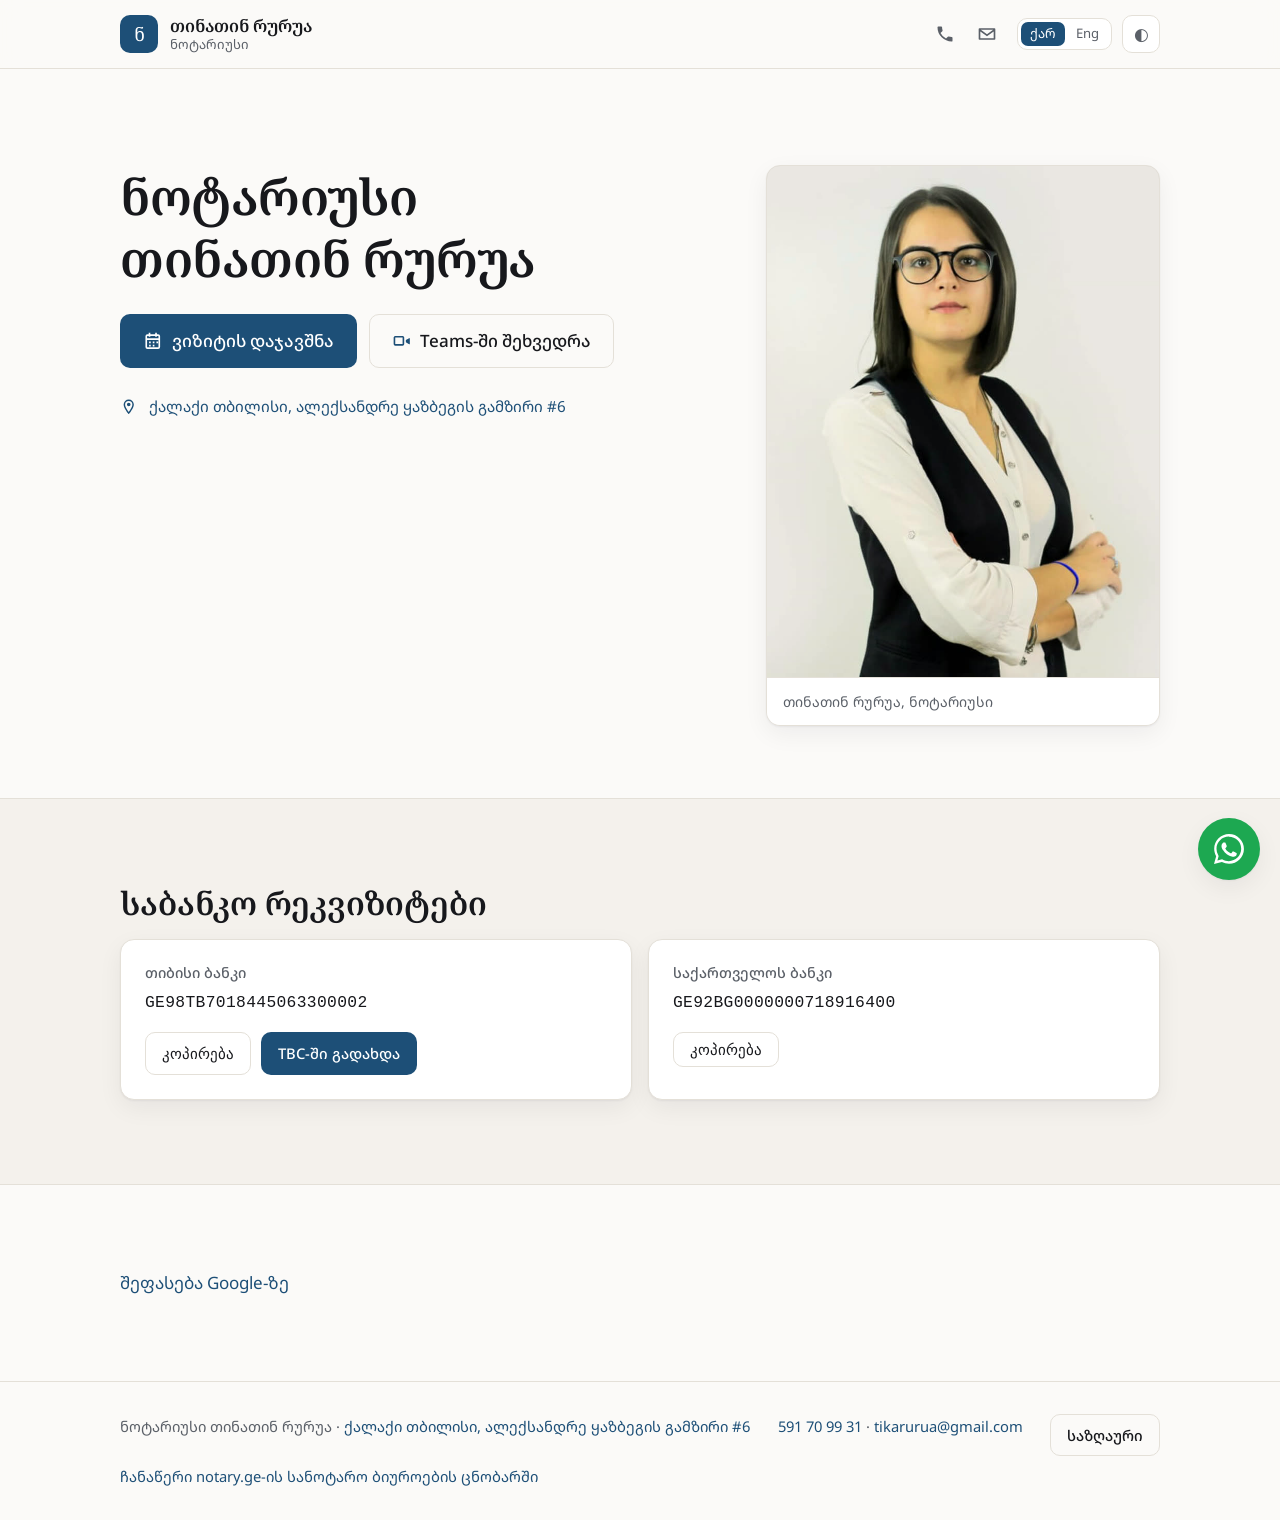
==== index.html @ 6d84a580 "შეფასების ტექსტი მოიხსნა, დარჩა მხოლოდ ბმული წინადადება „თუ მომსახურებით კმაყოფილი დარჩით" მოიხსნა. " ====
<!DOCTYPE html>
<html lang="ka">
<head>
<meta charset="utf-8">
<meta name="viewport" content="width=device-width, initial-scale=1">
<title>ნოტარიუსი თინათინ რურუა | თბილისი</title>
<meta name="description" content="ნოტარიუსი თინათინ რურუა, ქალაქი თბილისი, ალექსანდრე ყაზბეგის გამზირი #6. ხელშეკრულებები, მინდობილობა, ანდერძი და მემკვიდრეობა, ასლების და ხელმოწერის დამოწმება. ტელ: 591 70 99 31.">
<meta name="theme-color" content="#fbfaf8" media="(prefers-color-scheme: light)">
<meta name="theme-color" content="#0f1216" media="(prefers-color-scheme: dark)">
<link rel="canonical" href="https://rurua.ge/">

<!-- ორენოვანი საიტი: ქართული ფესვში, ინგლისური /en/ ქვედირექტორიაში -->
<link rel="alternate" hreflang="ka" href="https://rurua.ge/">
<link rel="alternate" hreflang="en" href="https://rurua.ge/en/">
<link rel="alternate" hreflang="x-default" href="https://rurua.ge/">

<meta property="og:type" content="website">
<meta property="og:locale" content="ka_GE">
<meta property="og:locale:alternate" content="en_US">
<meta property="og:title" content="ნოტარიუსი თინათინ რურუა | თბილისი">
<meta property="og:description" content="სანოტარო მომსახურება თბილისში. ალექსანდრე ყაზბეგის გამზირი #6.">
<meta property="og:url" content="https://rurua.ge/">
<meta property="og:image" content="https://rurua.ge/assets/tinatin-rurua.jpg">

<!-- ქართული შრიფტები: სათაურებისთვის serif, ძირითადი ტექსტისთვის sans -->
<link rel="preconnect" href="https://fonts.googleapis.com">
<link rel="preconnect" href="https://fonts.gstatic.com" crossorigin>
<link href="https://fonts.googleapis.com/css2?family=Noto+Sans+Georgian:wght@400;500;600&family=Noto+Serif+Georgian:wght@500;600&display=swap" rel="stylesheet">

<link rel="stylesheet" href="assets/styles.css">
<link rel="icon" href="assets/favicon.svg" type="image/svg+xml">

<!--
  თემის აღდგენა გვერდის დახატვამდე, რომ ფერები არ აციმციმდეს.
  ნაგულისხმევი მდგომარეობა არის "system": data-theme ატრიბუტი არ იწერება და
  არჩევანს CSS-ის prefers-color-scheme აკეთებს, ანუ ოპერაციული სისტემის თემა.
  data-theme მხოლოდ მაშინ ჩნდება, როცა მომხმარებელმა ხელით აირჩია ნათელი ან ბნელი.
-->
<script>
  (function () {
    try {
      var saved = localStorage.getItem("theme");
      if (saved === "dark" || saved === "light") document.documentElement.dataset.theme = saved;
    } catch (e) { /* localStorage დაბლოკილია, სისტემურ თემაზე ვრჩებით */ }
  })();
</script>

<!-- სტრუქტურირებული მონაცემები საძიებო სისტემებისთვის -->
<script type="application/ld+json">
{
  "@context": "https://schema.org",
  "@type": "Notary",
  "name": "ნოტარიუსი თინათინ რურუა",
  "url": "https://rurua.ge/",
  "image": "https://rurua.ge/assets/tinatin-rurua.jpg",
  "telephone": "+995591709931",
  "email": "tikarurua@gmail.com",
  "areaServed": "თბილისი",
  "availableLanguage": ["ka", "en"],
  "potentialAction": {
    "@type": "ReserveAction",
    "target": {
      "@type": "EntryPoint",
      "urlTemplate": "https://cal.com/rurua/30",
      "actionPlatform": ["http://schema.org/DesktopWebPlatform", "http://schema.org/MobileWebPlatform"]
    }
  },
  "hasMap": "https://www.google.com/maps/place/?cid=2737741856713212816",
  "sameAs": "https://www.notary.ge/geo-3718-sanotaro-biuroebi-notary-61",
  "address": {
    "@type": "PostalAddress",
    "streetAddress": "ალექსანდრე ყაზბეგის გამზირი #6",
    "addressLocality": "ქალაქი თბილისი",
    "addressCountry": "GE"
  }
}
</script>
</head>
<body>

<!--
  WhatsApp-ის ხატულა. ერთხელ იწერება symbol-ად, შემდეგ <use xlink-ით> ხდება ჩასმა,
  ასე ერთი და იგივე path არ მეორდება გვერდზე რამდენჯერმე.
-->
<svg width="0" height="0" style="position:absolute" aria-hidden="true" focusable="false">
  <symbol id="icon-wa" viewBox="0 0 24 24">
    <path fill="currentColor" d="M12.04 2C6.58 2 2.13 6.45 2.13 11.91c0 1.75.46 3.46 1.32 4.96L2 22l5.25-1.38a9.9 9.9 0 0 0 4.79 1.22h.01c5.46 0 9.91-4.45 9.91-9.91 0-2.65-1.03-5.14-2.9-7.01A9.83 9.83 0 0 0 12.04 2Zm0 1.82c2.16 0 4.19.84 5.72 2.37a8.05 8.05 0 0 1 2.37 5.72c0 4.54-3.7 8.23-8.24 8.23-1.48 0-2.93-.4-4.2-1.15l-.3-.18-3.12.82.83-3.04-.19-.31a8.19 8.19 0 0 1-1.25-4.37c0-4.54 3.7-8.24 8.24-8.24Zm-3.5 3.9c-.17 0-.44.06-.67.31-.23.25-.88.86-.88 2.1 0 1.23.9 2.42 1.02 2.58.13.17 1.74 2.79 4.28 3.8 2.11.83 2.54.67 3 .62.46-.04 1.48-.6 1.69-1.19.21-.58.21-1.08.15-1.19-.06-.1-.23-.16-.48-.29-.25-.12-1.48-.73-1.71-.81-.23-.09-.4-.13-.56.12-.17.25-.65.83-.79.99-.15.17-.29.19-.54.06-.25-.12-1.06-.39-2.02-1.25a7.6 7.6 0 0 1-1.4-1.73c-.14-.25-.02-.39.11-.51.12-.13.29-.34.44-.5.14-.17.19-.29.29-.48.1-.19.05-.35-.02-.48-.06-.12-.55-1.35-.75-1.85-.2-.48-.4-.4-.56-.4h-.5Z"/>
  </symbol>
  <symbol id="icon-calc" viewBox="0 0 24 24">
    <path fill="currentColor" d="M6 2h12a2 2 0 0 1 2 2v16a2 2 0 0 1-2 2H6a2 2 0 0 1-2-2V4a2 2 0 0 1 2-2Zm0 2v4h12V4H6Zm0 6v2h2.5v-2H6Zm4.75 0v2h2.5v-2h-2.5ZM15.5 10v2H18v-2h-2.5ZM6 14v2h2.5v-2H6Zm4.75 0v2h2.5v-2h-2.5ZM15.5 14v6H18v-6h-2.5ZM6 18v2h2.5v-2H6Zm4.75 0v2h2.5v-2h-2.5Z"/>
  </symbol>
  <symbol id="icon-booking" viewBox="0 0 24 24">
    <path fill="currentColor" d="M7 2v2H5.5A2.5 2.5 0 0 0 3 6.5v13A2.5 2.5 0 0 0 5.5 22h13a2.5 2.5 0 0 0 2.5-2.5v-13A2.5 2.5 0 0 0 18.5 4H17V2h-2v2H9V2H7Zm-1.5 4H7v1h2V6h6v1h2V6h1.5a.5.5 0 0 1 .5.5V9H5V6.5a.5.5 0 0 1 .5-.5ZM5 11h14v8.5a.5.5 0 0 1-.5.5h-13a.5.5 0 0 1-.5-.5V11Zm2.5 2v2h2v-2h-2Zm4.5 0v2h2v-2h-2Zm4.5 0v2h2v-2h-2Zm-9 4v2h2v-2h-2Zm4.5 0v2h2v-2h-2Z"/>
  </symbol>
  <symbol id="icon-video" viewBox="0 0 24 24">
    <path fill="currentColor" d="M4 6h9a2 2 0 0 1 2 2v8a2 2 0 0 1-2 2H4a2 2 0 0 1-2-2V8a2 2 0 0 1 2-2Zm0 2v8h9V8H4Zm13 3.15 4-2.4a.6.6 0 0 1 .9.52v6.46a.6.6 0 0 1-.9.52l-4-2.4v-2.7Z"/>
  </symbol>
  <symbol id="icon-pin" viewBox="0 0 24 24">
    <path fill="currentColor" d="M12 2a7 7 0 0 0-7 7c0 5.05 6.13 12.28 6.39 12.58a.8.8 0 0 0 1.22 0C12.87 21.28 19 14.05 19 9a7 7 0 0 0-7-7Zm0 2a5 5 0 0 1 5 5c0 3.3-3.4 8.28-5 10.28C10.4 17.28 7 12.3 7 9a5 5 0 0 1 5-5Zm0 2.5A2.5 2.5 0 1 0 12 11.5a2.5 2.5 0 0 0 0-5Z"/>
  </symbol>
  <symbol id="icon-phone" viewBox="0 0 24 24">
    <path fill="currentColor" d="M6.62 10.79a15.05 15.05 0 0 0 6.59 6.59l2.2-2.2a1 1 0 0 1 1.02-.24c1.12.37 2.33.57 3.57.57a1 1 0 0 1 1 1V20a1 1 0 0 1-1 1A17 17 0 0 1 3 4a1 1 0 0 1 1-1h3.5a1 1 0 0 1 1 1c0 1.24.2 2.45.57 3.57a1 1 0 0 1-.25 1.02l-2.2 2.2Z"/>
  </symbol>
  <symbol id="icon-mail" viewBox="0 0 24 24">
    <path fill="currentColor" d="M3 5h18a1 1 0 0 1 1 1v12a1 1 0 0 1-1 1H3a1 1 0 0 1-1-1V6a1 1 0 0 1 1-1Zm1.6 2L12 12.3 19.4 7H4.6ZM4 8.9V17h16V8.9l-8 5.7-8-5.7Z"/>
  </symbol>
</svg>

<a class="skip" href="#hero">გადასვლა შინაარსზე</a>

<header class="site-head">
  <div class="wrap head-inner">
    <a class="brand" href="/">
      <span class="brand-mark" aria-hidden="true">ნ</span>
      <span class="brand-text">
        <strong>თინათინ რურუა</strong>
        <span>ნოტარიუსი</span>
      </span>
    </a>

    <!--
      ჰედერი ნავიგაციაა და არა ღილაკების რიგი: ტელეფონისა და ელფოსტის ხატულები
      უჩარჩოოდ, ბმულის ფერით, პლუს ტექსტური ბმული გადახდაზე. თავად ნომერი და
      ელფოსტა ტექსტად ფუტერშია, ჰეროში კი მხოლოდ ჯავშანი და შეხვედრა რჩება.
    -->
    <nav class="head-nav">
      <a class="nav-icon" href="tel:+995591709931" aria-label="დარეკვა: 591 70 99 31" title="591 70 99 31">
        <svg class="ico" aria-hidden="true"><use href="#icon-phone"></use></svg>
      </a>
      <a class="nav-icon" href="mailto:tikarurua@gmail.com?subject=%E1%83%99%E1%83%98%E1%83%97%E1%83%AE%E1%83%95%E1%83%90%20%E1%83%A1%E1%83%90%E1%83%98%E1%83%A2%E1%83%98%E1%83%93%E1%83%90%E1%83%9C%20rurua.ge" aria-label="ელფოსტა: tikarurua@gmail.com" title="tikarurua@gmail.com">
        <svg class="ico" aria-hidden="true"><use href="#icon-mail"></use></svg>
      </a>
    </nav>

    <div class="head-actions">
      <!-- ენის გადამრთველი: ორივე ვერსია ცალკე გვერდია -->
      <p class="lang" aria-label="ენა">
        <span aria-current="true">ქარ</span>
        <a href="en/" lang="en">Eng</a>
      </p>
      <!-- თემის გადამრთველი: სისტემური, ნათელი, ბნელი -->
      <button id="theme-toggle" class="theme-btn" type="button" title="თემა">
        <span class="theme-icon" aria-hidden="true"></span>
        <span class="sr-only">თემის შეცვლა</span>
      </button>
    </div>
  </div>
</header>

<main>

  <section id="hero" class="hero">
    <div class="wrap hero-inner">
      <div class="hero-copy">
        <h1>ნოტარიუსი<br>თინათინ რურუა</h1>
        <div class="hero-btns">
          <!-- ჯავშნა cal.com-ზე, მთავარი მოქმედება: კლიენტი დროს თავად ირჩევს -->
          <a class="btn btn-primary btn-cal" href="https://cal.com/rurua/30" target="_blank" rel="noopener">
            <svg class="ico" aria-hidden="true"><use href="#icon-booking"></use></svg>
            ვიზიტის დაჯავშნა
          </a>
          <!-- ონლაინ შეხვედრა: ბმული მუდმივია, დრო წინასწარ უნდა შეთანხმდეს -->
          <a class="btn btn-ghost btn-video" href="https://teams.live.com/meet/9314861154325?p=OCizyPDEhzYcypQcMn" target="_blank" rel="noopener">
            <svg class="ico" aria-hidden="true"><use href="#icon-video"></use></svg>
            Teams-ში შეხვედრა
          </a>
        </div>

        <!-- მისამართის ტექსტი თავად არის რუკის ბმული, ცალკე ღილაკი ზედმეტი იყო -->
        <p class="hero-addr">
          <svg class="ico" aria-hidden="true"><use href="#icon-pin"></use></svg>
          <span><a href="https://www.google.com/maps/place/?cid=2737741856713212816" target="_blank" rel="noopener">ქალაქი თბილისი, ალექსანდრე ყაზბეგის გამზირი #6</a></span>
        </p>

      </div>

      <!--
        ფოტოს პანელს მუდმივად ღია ტონი აქვს ორივე თემაზე, რადგან სურათის ფონი თეთრია.
        img-ზე multiply რეჟიმი სურათის თეთრ ფონს პანელის ფერში ხსნის.
      -->
      <figure class="portrait">
        <img src="assets/tinatin-rurua.jpg"
             srcset="assets/tinatin-rurua.jpg 760w, assets/tinatin-rurua@2x.jpg 1120w"
             sizes="(max-width: 860px) 80vw, 360px"
             width="760" height="993"
             alt="ნოტარიუსი თინათინ რურუა">
        <figcaption>თინათინ რურუა, ნოტარიუსი</figcaption>
      </figure>
    </div>
  </section>


  <section id="payment" class="section section-alt" data-pay>
    <div class="wrap">
      <h2 class="section-title">საბანკო რეკვიზიტები</h2>
      <div class="pay-grid">
        <div class="card pay-card" data-pay-iban="GE98TB7018445063300002" data-pay-holder="თინათინ რურუა">
          <h3>თიბისი ბანკი</h3>
          <p class="pay-iban">GE98TB7018445063300002</p>
          <p class="pay-actions">
            <button type="button" class="btn btn-ghost btn-sm" data-pay-copy>კოპირება</button>
            <a class="btn btn-primary btn-sm" data-pay-link-base="https://tbconline.ge/MB/TT/GE98TB7018445063300002" href="https://tbconline.ge/MB/TT/GE98TB7018445063300002" target="_blank" rel="noopener">TBC-ში გადახდა</a>
          </p>
        </div>

        <div class="card pay-card" data-pay-iban="GE92BG0000000718916400" data-pay-holder="თინათინ რურუა">
          <h3>საქართველოს ბანკი</h3>
          <p class="pay-iban">GE92BG0000000718916400</p>
          <p class="pay-actions">
            <button type="button" class="btn btn-ghost btn-sm" data-pay-copy>კოპირება</button>
          </p>
        </div>
      </div>
    </div>
  </section>

  <!--
    Google-ის შეფასება მხოლოდ ბმულია. სათაური, აღწერა და ღილაკი მოიხსნა: ეს არც
    სექციის ღირსი თემაა და არც მოქმედება, რომელსაც გვერდზე ხმა უნდა ჰქონდეს.
    ბმულის ბოლოს !12e1 პირდაპირ შეფასების ფორმას ხსნის და არა მხოლოდ ბარათს.
  -->
  <section id="review" class="section">
    <div class="wrap">
      <p class="review-note">
        <a href="https://www.google.com/maps/place//data=!4m3!3m2!1s0x404473003c50f1db:0x25fe69b6a81c0390!12e1" target="_blank" rel="noopener">შეფასება Google-ზე</a>
      </p>
    </div>
  </section>

</main>

<footer class="site-foot">
  <div class="wrap foot-inner">
    <p>ნოტარიუსი თინათინ რურუა &middot; <a href="https://www.google.com/maps/place/?cid=2737741856713212816" target="_blank" rel="noopener">ქალაქი თბილისი, ალექსანდრე ყაზბეგის გამზირი #6</a></p>
    <!-- ნომერი და ელფოსტა ტექსტად: ჰეროში მხოლოდ ხატულებია -->
    <p><a href="tel:+995591709931">591 70 99 31</a> &middot; <a href="mailto:tikarurua@gmail.com">tikarurua@gmail.com</a></p>
    <!-- საზღაურის გვერდი ფუტერშია: ჰედერიდან მოიხსნა, გვერდზე ცალკე ბლოკიც აღარაა -->
    <p><a class="btn btn-ghost btn-sm" href="tarifi/">საზღაური</a></p>
    <!-- ჩანაწერი ნოტარიუსთა პალატის სანოტარო ბიუროების ცნობარში -->
    <p class="foot-reg">
      <a href="https://www.notary.ge/geo-3718-sanotaro-biuroebi-filter&amp;region_id=&amp;full_name=%E1%83%97%E1%83%98%E1%83%9C%E1%83%90%E1%83%97%E1%83%98%E1%83%9C+%E1%83%A0%E1%83%A3%E1%83%A0%E1%83%A3%E1%83%90"
         target="_blank" rel="noopener">ჩანაწერი notary.ge-ის სანოტარო ბიუროების ცნობარში</a>
    </p>
  </div>
</footer>

<!--
  WhatsApp მცურავი ღილაკი მარჯვნივ ქვემოთ, ჩატის ჩვეულ ადგილას. მესიჯს საიტის
  მითითება თავიდანვე ერთვის, ასე მაშინვე ჩანს, საიდან მოვიდა.
-->
<a class="wa-float" href="https://wa.me/995591709931?text=%E1%83%92%E1%83%90%E1%83%9B%E1%83%90%E1%83%A0%E1%83%AF%E1%83%9D%E1%83%91%E1%83%90%21%20%E1%83%92%E1%83%AC%E1%83%94%E1%83%A0%E1%83%97%20%E1%83%A1%E1%83%90%E1%83%98%E1%83%A2%E1%83%98%E1%83%93%E1%83%90%E1%83%9C%20rurua.ge.%20%E1%83%9B%E1%83%90%E1%83%98%E1%83%9C%E1%83%A2%E1%83%94%E1%83%A0%E1%83%94%E1%83%A1%E1%83%94%E1%83%91%E1%83%A1%20%E1%83%A1%E1%83%90%E1%83%9C%E1%83%9D%E1%83%A2%E1%83%90%E1%83%A0%E1%83%9D%20%E1%83%9B%E1%83%9D%E1%83%9B%E1%83%A1%E1%83%90%E1%83%AE%E1%83%A3%E1%83%A0%E1%83%94%E1%83%91%E1%83%90%3A%20" target="_blank" rel="noopener" aria-label="WhatsApp-ზე მოწერა" title="WhatsApp">
  <svg aria-hidden="true"><use href="#icon-wa"></use></svg>
</a>

<script src="assets/theme.js"></script>
<script src="assets/pay.js"></script>
</body>
</html>
---- assets/styles.css ----
/*
  rurua.ge, ნოტარიუსი თინათინ რურუა.

  ფერების ლოგიკა სამ მდგომარეობაზეა გათვლილი:
    1. :root                            ნათელი პალიტრა, ნაგულისხმევი
    2. prefers-color-scheme: dark       სისტემური ბნელი, თუ მომხმარებელს ხელით
                                        არ აურჩევია ნათელი (:not([data-theme="light"]))
    3. :root[data-theme="dark"]         ხელით არჩეული ბნელი, სისტემის მიუხედავად
  ამიტომ არც ერთი ცვლადი არ არის მხოლოდ media ბლოკში განსაზღვრული.
*/

:root {
  --bg:        #fbfaf8;
  --bg-alt:    #f4f1ec;
  --surface:   #ffffff;
  --text:      #17181c;
  --muted:     #5b6068;
  --border:    #e4e0d8;
  --accent:    #1d4f77;
  --accent-ink:#ffffff;
  --accent-soft:#e8f0f7;
  --shadow:    0 1px 2px rgba(16, 24, 40, .05), 0 8px 24px rgba(16, 24, 40, .06);
  --wa:        #1da851;
  --wa-soft:   #eaf7ee;
  --star:      #c9891b;
  --star-soft: #fdf3e2;

  --sans: "Noto Sans Georgian", "BPG Nino Mtavruli", system-ui, -apple-system, "Segoe UI", sans-serif;
  --serif: "Noto Serif Georgian", "Noto Sans Georgian", Georgia, serif;

  --wrap: 1080px;
  --radius: 14px;

  color-scheme: light;
}

@media (prefers-color-scheme: dark) {
  :root:not([data-theme="light"]) {
    --bg:        #0f1216;
    --bg-alt:    #14181e;
    --surface:   #171b22;
    --text:      #e9ebee;
    --muted:     #9ba2ac;
    --border:    #262d36;
    --accent:    #8bbde3;
    --accent-ink:#0f1216;
    --accent-soft:#1b2733;
    --shadow:    0 1px 2px rgba(0, 0, 0, .4), 0 10px 30px rgba(0, 0, 0, .35);
    --wa:        #3ddc7f;
    --wa-soft:   #16261d;
    --star:      #f0b429;
    --star-soft: #2a2113;

    color-scheme: dark;
  }
}

:root[data-theme="dark"] {
  --bg:        #0f1216;
  --bg-alt:    #14181e;
  --surface:   #171b22;
  --text:      #e9ebee;
  --muted:     #9ba2ac;
  --border:    #262d36;
  --accent:    #8bbde3;
  --accent-ink:#0f1216;
  --accent-soft:#1b2733;
  --shadow:    0 1px 2px rgba(0, 0, 0, .4), 0 10px 30px rgba(0, 0, 0, .35);
  --wa:        #3ddc7f;
  --wa-soft:   #16261d;
  --star:      #f0b429;
  --star-soft: #2a2113;

  color-scheme: dark;
}

* { box-sizing: border-box; }

html { scroll-behavior: smooth; }

body {
  margin: 0;
  background: var(--bg);
  color: var(--text);
  font-family: var(--sans);
  font-size: 17px;
  line-height: 1.65;
  -webkit-font-smoothing: antialiased;
}

h1, h2, h3 { font-family: var(--serif); line-height: 1.25; font-weight: 600; margin: 0 0 .5em; }
h1 { font-size: clamp(2rem, 5vw, 3.1rem); letter-spacing: -.01em; }
h2 { font-size: 1.35rem; }
h3 { font-size: 1.05rem; }
p { margin: 0 0 1em; }
a { color: var(--accent); text-decoration: none; }
a:hover { text-decoration: underline; }

:focus-visible {
  outline: 2px solid var(--accent);
  outline-offset: 3px;
  border-radius: 4px;
}

.wrap { width: 100%; max-width: var(--wrap); margin: 0 auto; padding: 0 20px; }

/*
  grid-ის ელემენტების min-width ნაგულისხმევად auto-ა, ანუ min-content-ზე ვიწრო ვერ
  ხდებიან. ერთი გრძელი nowrap ღილაკიც კი მთელ სვეტს აფართოებდა და ვიწრო ეკრანზე
  ჰორიზონტალურ სქროლს იწვევდა. აქ ეს ბლოკავს.
*/
.hero-inner > *, .two-col > *, .calc-list > *, .contact-grid > *, .grid > * { min-width: 0; }

.sr-only {
  position: absolute; width: 1px; height: 1px;
  padding: 0; margin: -1px; overflow: hidden;
  clip: rect(0 0 0 0); white-space: nowrap; border: 0;
}

/* კლავიატურით ნავიგაციისთვის, ჩნდება მხოლოდ ფოკუსზე */
.skip {
  position: absolute; left: -9999px; top: 8px;
  background: var(--surface); color: var(--text);
  padding: 10px 14px; border: 1px solid var(--border); border-radius: 8px;
  z-index: 20;
}
.skip:focus { left: 12px; }

/* ---------- ჰედერი ---------- */

.site-head {
  position: sticky; top: 0; z-index: 10;
  background: var(--bg);
  background: color-mix(in srgb, var(--bg) 88%, transparent);
  backdrop-filter: blur(10px);
  border-bottom: 1px solid var(--border);
}

.head-inner {
  display: flex; align-items: center; gap: 20px;
  min-height: 68px;
}

.brand { display: flex; align-items: center; gap: 12px; margin-right: auto; color: var(--text); }
.brand:hover { text-decoration: none; }

.brand-mark {
  display: grid; place-items: center;
  width: 38px; height: 38px; flex: 0 0 38px;
  border-radius: 10px;
  background: var(--accent); color: var(--accent-ink);
  font-family: var(--serif); font-size: 1.15rem;
}

.brand-text { display: flex; flex-direction: column; line-height: 1.25; }
.brand-text strong { font-family: var(--serif); font-weight: 600; }
.brand-text span { color: var(--muted); font-size: .82rem; }

.head-nav { display: flex; gap: 22px; }
.head-nav a { color: var(--muted); font-size: .95rem; }
.head-nav a:hover { color: var(--text); text-decoration: none; }

/*
  ტელეფონისა და ელფოსტის ხატულები ნავიგაციაში. ჩარჩო არ აქვთ, რომ ბმულებად და არა
  ღილაკებად წაიკითხებოდეს. სახელი aria-label-შია, თავად ნომერი და ელფოსტა ფუტერში.
*/
.head-nav .nav-icon { display: inline-flex; align-items: center; }
.head-nav .nav-icon .ico { width: 20px; height: 20px; }

.head-actions { display: flex; align-items: center; gap: 10px; }

/* ენის გადამრთველი: მიმდინარე ენა span-ია, მეორე კი ბმული */
.lang {
  display: flex; align-items: center; gap: 2px;
  margin: 0; padding: 3px;
  background: var(--surface);
  border: 1px solid var(--border); border-radius: 10px;
  font-size: .82rem;
}
.lang > * { padding: 4px 9px; border-radius: 7px; line-height: 1.2; }
.lang > span { background: var(--accent); color: var(--accent-ink); }
.lang > a { color: var(--muted); }
.lang > a:hover { color: var(--text); text-decoration: none; background: var(--bg-alt); }

.theme-btn {
  width: 38px; height: 38px;
  display: grid; place-items: center;
  background: var(--surface); color: var(--muted);
  border: 1px solid var(--border); border-radius: 10px;
  cursor: pointer;
}
.theme-btn:hover { color: var(--text); }

/* ხატულა იცვლება მიმდინარე მდგომარეობის მიხედვით, JS მხოლოდ ატრიბუტს ცვლის */
.theme-icon::before { content: "◐"; font-size: 1.05rem; }
:root[data-theme="light"] .theme-icon::before { content: "☀"; }
:root[data-theme="dark"] .theme-icon::before { content: "☾"; }

/* ---------- ღილაკები ---------- */

.btn {
  display: inline-block;
  padding: 12px 22px;
  border-radius: 10px;
  font-weight: 500;
  border: 1px solid transparent;
  white-space: nowrap;
}
.btn:hover { text-decoration: none; }
.btn-sm { padding: 8px 16px; font-size: .92rem; }
.btn-primary { background: var(--accent); color: var(--accent-ink); }

/* ჯავშნის ღილაკი: მთავარი ღილაკი ხატულით, ამიტომ flex და შუაზე გასწორება */
.btn-cal { display: inline-flex; align-items: center; gap: 9px; }
.btn-primary:hover { filter: brightness(1.08); }
.btn-ghost { background: transparent; color: var(--text); border-color: var(--border); }
.btn-ghost:hover { background: var(--bg-alt); }

/*
  WhatsApp-ის ღილაკი. ბრენდის მწვანე მხოლოდ ხატულაზეა, ღილაკი კი გარემოს პალიტრას
  მიჰყვება. თეთრი ტექსტი მწვანე ფონზე კონტრასტს ვერ იძლევა, ამიტომ ფონი არ იღებება.
*/
.btn-wa { display: inline-flex; align-items: center; gap: 9px;
  background: transparent; color: var(--text); border-color: var(--border); }
.btn-wa:hover { background: var(--wa-soft); border-color: var(--wa); }
.btn-wa .ico { color: var(--wa); }

.ico { width: 1.15em; height: 1.15em; flex: 0 0 auto; }

/* შეფასების ღილაკი, იგივე ლოგიკა რაც WhatsApp-ისას: ფერი მხოლოდ ხატულაზე */
.btn-star { display: inline-flex; align-items: center; gap: 9px;
  background: transparent; color: var(--text); border-color: var(--border); }
.btn-star:hover { background: var(--star-soft); border-color: var(--star); }
.btn-star .ico { color: var(--star); }

/* ---------- ჰერო ---------- */

.hero { padding: clamp(48px, 8vw, 96px) 0 clamp(40px, 6vw, 72px); }

.hero-inner {
  display: grid;
  grid-template-columns: 1.5fr 1fr;
  gap: clamp(28px, 5vw, 56px);
  align-items: start;
}

.eyebrow {
  color: var(--muted);
  font-size: .85rem; letter-spacing: .06em; text-transform: uppercase;
  margin-bottom: 1em;
}

.lede { font-size: 1.1rem; color: var(--muted); max-width: 46ch; }

.hero-btns { display: flex; flex-wrap: wrap; gap: 12px; margin-top: 28px; }
/* როცა სათაურის ქვემოთ აღწერა არ არის, ღილაკები უფრო ახლოს დგება */
.hero-copy h1 + .hero-btns { margin-top: 18px; }

.card {
  background: var(--surface);
  border: 1px solid var(--border);
  border-radius: var(--radius);
  padding: 24px;
  box-shadow: var(--shadow);
}

.addr { font-size: 1.05rem; }

/* მისამართის რიგი: ქინძისთავი, ტექსტი და რუკის ღილაკი ერთ ხაზზე */
.hero-addr {
  display: flex; flex-wrap: wrap; align-items: center; gap: 8px 12px;
  margin-top: 26px;
  color: var(--muted); font-size: .95rem;
}
.hero-addr .ico { color: var(--accent); }

.hero-addr span { flex: 0 1 auto; }

/*
  პორტრეტი. სურათის ფონი თეთრია, ამიტომ პანელს ორივე თემაზე მუდმივი ღია ტონი აქვს
  (--photo-panel) და img multiply რეჟიმში ერევა, რომ კიდეები არ მოიჭრას.
*/
.portrait {
  --photo-panel: #f3f0eb;
  margin: 0;
  background: var(--photo-panel);
  border: 1px solid var(--border);
  border-radius: var(--radius);
  box-shadow: var(--shadow);
  overflow: hidden;
}

.portrait img {
  display: block;
  width: 100%;
  height: auto;
  mix-blend-mode: multiply;
}

.portrait figcaption {
  padding: 12px 16px;
  background: var(--surface);
  border-top: 1px solid var(--border);
  color: var(--muted);
  font-size: .88rem;
}

/*
  საზღაურის კალკულატორის დიდი ღილაკი ჰეროში. ერთი ბლოკია სამი ნაწილით:
  ხატულა, ორსტრიქონიანი ტექსტი და ისარი, რომელიც ჩვენებას აძლევს, რომ გარე გვერდზე გადავდივართ.
*/
.cta-calc {
  display: flex; align-items: center; gap: 16px;
  margin-top: 26px;
  padding: 18px 22px;
  max-width: 520px;
  background: var(--accent-soft);
  border: 1px solid var(--accent);
  border-radius: var(--radius);
  color: var(--text);
}
.cta-calc:hover { text-decoration: none; background: var(--surface); box-shadow: var(--shadow); }

/* ცალკე სექციაში ბლოკს ჰეროს ზედა შველი აღარ სჭირდება, სათაური და ლიდი უკვე ჰყოფს */
.cta-calc-block { margin-top: 6px; }

.cta-calc-ico { width: 30px; height: 30px; flex: 0 0 30px; color: var(--accent); }

.cta-calc-text { display: flex; flex-direction: column; line-height: 1.35; margin-right: auto; }
.cta-calc-text strong { font-family: var(--serif); font-size: 1.15rem; font-weight: 600; }
.cta-calc-text span { color: var(--muted); font-size: .88rem; }

.cta-calc-arrow { color: var(--accent); font-size: 1.3rem; }
.cta-calc:hover .cta-calc-arrow { transform: translateX(3px); }
.cta-calc-arrow { transition: transform .15s ease; }

@media (prefers-reduced-motion: reduce) {
  .cta-calc-arrow { transition: none; }
}

/* ---------- სექციები ---------- */

.section { padding: clamp(48px, 7vw, 84px) 0; }
.section-alt { background: var(--bg-alt); border-top: 1px solid var(--border); border-bottom: 1px solid var(--border); }

.section-title { font-size: clamp(1.5rem, 3vw, 2rem); }
.section-sub { color: var(--muted); margin-bottom: 32px; }

/* Google-ის შეფასების ერთხაზიანი შენიშვნა: სათაურის გარეშე დგას */
.review-note { color: var(--muted); margin: 0; }

.grid {
  list-style: none; margin: 0; padding: 0;
  display: grid;
  grid-template-columns: repeat(auto-fill, minmax(min(260px, 100%), 1fr));
  gap: 16px;
}

.svc h3 { margin-bottom: .4em; }
.svc p { color: var(--muted); font-size: .96rem; margin: 0; }

.note {
  margin-top: 28px;
  padding: 16px 20px;
  background: var(--accent-soft);
  border-radius: var(--radius);
  color: var(--text);
  font-size: .96rem;
}

.two-col {
  display: grid;
  grid-template-columns: 1.2fr 1fr;
  gap: clamp(28px, 5vw, 56px);
  align-items: start;
}

.ticks { list-style: none; margin: 0; padding: 0; }
.ticks li {
  position: relative;
  padding: 0 0 14px 28px;
  color: var(--muted);
}
.ticks li::before {
  content: "✓";
  position: absolute; left: 0; top: 0;
  color: var(--accent);
}

/* ოთხი ბარათი ორ სვეტში ჯდება, ერთ რიგში ოთხივე ძალიან ვიწრო გამოდიოდა */
.contact-grid {
  display: grid;
  grid-template-columns: repeat(2, 1fr);
  gap: 16px;
  margin-top: 24px;
}
.contact-grid h3 { color: var(--muted); font-family: var(--sans); font-weight: 500; font-size: .9rem; }
.contact-grid p { margin: 0; }
.contact-grid .card p:not(.addr) { color: var(--muted); font-size: .96rem; }

/* ---------- გადახდა ---------- */

.pay-amount { display: grid; gap: 5px; max-width: 220px; margin-bottom: 22px; }
.pay-amount span { color: var(--muted); font-size: .88rem; }
.pay-amount input {
  padding: 10px 12px;
  font: inherit; font-variant-numeric: tabular-nums;
  color: var(--text); background: var(--surface);
  border: 1px solid var(--border); border-radius: 9px;
}

.pay-grid {
  display: grid;
  grid-template-columns: repeat(auto-fit, minmax(min(300px, 100%), 1fr));
  gap: 16px;
}
.pay-grid > * { min-width: 0; }

.pay-card h3 { color: var(--muted); font-family: var(--sans); font-weight: 500; font-size: .9rem; }

/* ანგარიშის ნომერი: მონოსფეისი და თანაბარი ციფრები, რომ წაკითხვა და შედარება გაადვილდეს */
.pay-iban {
  font-family: ui-monospace, SFMono-Regular, Menlo, Consolas, monospace;
  font-size: 1.02rem;
  letter-spacing: .02em;
  word-break: break-all;
  margin: 0 0 16px;
}

.pay-actions { display: flex; flex-wrap: wrap; gap: 10px; margin: 0; }
.pay-hint, .pay-note { color: var(--muted); font-size: .88rem; }
.pay-hint { margin: 14px 0 0; }
.pay-note { margin: 22px 0 0; max-width: 60ch; }

/* ---------- კალკულატორი ---------- */

/* კომპაქტური სათაური: მხოლოდ h1, ქვედა დაშორების გარეშე */
.calc-head { padding: clamp(28px, 4vw, 48px) 0 0; }
.calc-head h1 { margin-bottom: 0; }

/* კალკულატორების ბლოკი სათაურს მჭიდროდ მიჰყვება */
#calc.section { padding-top: clamp(22px, 3vw, 32px); }

/* განმარტებების სია გვერდის ბოლოს */
.calc-info .ticks li { padding-bottom: 12px; }

/*
  დოკუმენტისთვის განკუთვნილი ტექსტი. ბარათის სიგანეზეა და ცალკე ფონით გამოყოფილი,
  რომ ეტყობოდეს: ეს ასლისთვისაა და არა კითხვისთვის.
*/
.calc-textbox {
  margin-top: 18px;
  padding-top: 16px;
  border-top: 1px solid var(--border);
}
.calc-textbox-label { margin: 0 0 8px; color: var(--muted); font-size: .82rem; text-transform: uppercase; letter-spacing: .05em; }
.calc-text {
  margin: 0 0 12px;
  padding: 12px 14px;
  background: var(--bg-alt);
  border-radius: 9px;
  font-size: .9rem;
  line-height: 1.6;
  max-height: 190px;
  overflow-y: auto;
}
.calc-textbox-actions { margin: 0; }
.calc-textbox-hint { margin: 10px 0 0; color: var(--muted); font-size: .82rem; }

.calc-list {
  display: grid;
  /* min() იცავს ვიწრო ეკრანს: 340px მხოლოდ მაშინ, თუ ადგილი ნამდვილად არის */
  grid-template-columns: repeat(auto-fit, minmax(min(340px, 100%), 1fr));
  gap: 16px;
  align-items: start;
}

.calc { padding: 20px; }
.calc h2 { font-size: 1.1rem; margin-bottom: 14px; }

/* ველების რიგი: წარწერა ზემოთ, ველი ქვემოთ */
.calc-fields { display: grid; gap: 10px; margin-bottom: 14px; }
.calc-fields label { display: grid; gap: 5px; }
.calc-fields span { color: var(--muted); font-size: .88rem; }

.calc input[type="number"] {
  width: 100%;
  padding: 10px 12px;
  font: inherit;
  font-variant-numeric: tabular-nums;
  color: var(--text);
  background: var(--bg);
  border: 1px solid var(--border);
  border-radius: 9px;
}
.calc input[type="number"]:disabled { opacity: .45; }

/* რადიო ჯგუფი ერთ ხაზზე, ბოლოში კი „სხვა" ველი */
.calc-modes {
  display: flex; flex-wrap: wrap; align-items: center; gap: 6px 14px;
  margin: 0 0 14px; padding: 10px 12px;
  border: 1px solid var(--border); border-radius: 9px;
}
.calc-modes legend { padding: 0 6px; color: var(--muted); font-size: .82rem; }
.calc-modes label { display: inline-flex; align-items: center; gap: 6px; font-size: .95rem; }
.calc-modes input[type="number"] { width: 92px; padding: 6px 9px; }

.calc-vat {
  display: inline-flex; align-items: center; gap: 8px;
  margin-bottom: 14px;
  color: var(--muted); font-size: .95rem;
}

/* შედეგების ცხრილი */
.calc-out { width: 100%; border-collapse: collapse; }
.calc-out th, .calc-out td { padding: 8px 0; text-align: left; font-weight: 400; }
.calc-out th { color: var(--muted); font-size: .92rem; }
.calc-out td { text-align: right; font-variant-numeric: tabular-nums; }
.calc-out tr + tr th, .calc-out tr + tr td { border-top: 1px solid var(--border); }

.calc-total th, .calc-total td {
  padding-top: 12px;
  font-family: var(--serif); font-size: 1.15rem; font-weight: 600;
  color: var(--text);
}
.calc-total th, .calc-total td { border-top: 2px solid var(--border) !important; }

.calc-note {
  margin: 0 0 16px;
  padding: 12px 14px;
  background: var(--accent-soft);
  border-radius: 9px;
  font-size: .92rem;
}


/* ---------- ფუტერი ---------- */


.visit-online { color: var(--muted); font-size: .95rem; margin: 18px 0 12px; }

/* ონლაინ შეხვედრის ღილაკი, იმავე პრინციპით: ფერი მხოლოდ ხატულაზე */
.btn-video { display: inline-flex; align-items: center; gap: 9px; }
.btn-video .ico { color: var(--accent); }

.muted-note { color: var(--muted); font-size: .9rem; margin: 0; }

.site-foot {
  border-top: 1px solid var(--border);
  padding: 32px 0;
  color: var(--muted);
  font-size: .92rem;
}
.foot-inner { display: flex; flex-wrap: wrap; gap: 8px 24px; justify-content: space-between; }
.foot-inner p { margin: 0; }
.foot-reg { flex-basis: 100%; }

/*
  WhatsApp მცურავი ღილაკი. მარჯვნივ ქვემოთ ეკიდება, ანუ ჩატის ჩვეულ ადგილას, და
  გვერდის გრაგნილს არ მიჰყვება. ბრენდის მწვანე ფონი, თეთრი ხატულა.
*/
.wa-float {
  position: fixed; right: 20px; bottom: 20px; z-index: 20;
  display: inline-flex; align-items: center; justify-content: center;
  width: 62px; height: 62px; border-radius: 50%;
  background: var(--wa); color: #fff;
  box-shadow: var(--shadow);
}
.wa-float:hover { filter: brightness(1.06); }
/* ლოგო შესამჩნევად დიდია, წრის დიამეტრის დაახლოებით ნახევარზე მეტი */
.wa-float svg { width: 36px; height: 36px; }

/* ---------- მობილური ---------- */

@media (max-width: 860px) {
  .hero-inner, .two-col, .contact-grid { grid-template-columns: 1fr; }

  /*
    ნავიგაცია აღარ იმალება, რადგან კონტაქტი მასშია. ვიწროდ ბრენდისა და ენის ქვემოთ,
    მთელ სიგანეზე ეშვება.
  */
  .head-inner { flex-wrap: wrap; }
  .head-nav { order: 3; flex-basis: 100%; flex-wrap: wrap; gap: 8px 16px; padding-bottom: 4px; }
}

/*
  ვიწრო ეკრანზე ჰედერი 375px-ში ვერ ჯდებოდა: ბრენდი, ენა, ჯავშნის ღილაკი და თემა
  ჯამში 79 პიქსელით გადიოდა. ჯავშნა ხატულად რჩება, წარწერა იმალება, ბრენდის
  ქვესათაური და ენის პილიც იკუმშება.
*/
@media (max-width: 620px) {
  .head-inner { gap: 10px; min-height: 60px; }
  .head-actions { gap: 8px; }

  .brand-text span { display: none; }
  .brand-text strong { font-size: .95rem; }

  .lang { font-size: .78rem; padding: 2px; }
  .lang > * { padding: 3px 7px; }

  /* გრძელი წარწერა ვიწრო ეკრანზე ეშლება, nowrap მხოლოდ ფართო ეკრანს სჭირდება */
  .btn { white-space: normal; }
}

/* ძალიან ვიწრო ეკრანზე ბრენდის სახელიც იმალება, ნიშანი რჩება */
@media (max-width: 390px) {
  .brand-text { display: none; }
}

@media (prefers-reduced-motion: reduce) {
  html { scroll-behavior: auto; }
}

/* ---------------------------------------------------------------
   საზღაურის გვერდი: სრული სიის ბლოკი და ცნობარის ცხრილები.
   ფერები იმავე ცვლადებიდან მოდის, ამიტომ ორივე თემაზე მუშაობს.
   --------------------------------------------------------------- */

.calc select {
  width: 100%;
  padding: 9px 10px;
  font: inherit;
  color: var(--text);
  background: var(--bg);
  border: 1px solid var(--border);
  border-radius: 9px;
}

/* არჩეულ მოქმედებაზე მიბმული შენიშვნა: ფიქსირებული ფასი თუ შეთანხმებით დადგენადი */
.calc-pick-note {
  margin: 14px 0 0;
  padding: 10px 12px;
  border: 1px solid var(--border);
  border-radius: 9px;
  background: var(--bg);
  color: var(--muted);
  font-size: .9rem;
}

.calc-pick-note[data-kind="agreed"] {
  border-color: var(--star);
  background: var(--star-soft);
  color: var(--text);
}

.tariff-wrap {
  overflow-x: auto;
  border: 1px solid var(--border);
  border-radius: var(--radius);
  background: var(--surface);
}

.tariff-wrap + .tariff-h3 { margin-top: 30px; }

.tariff-table { width: 100%; border-collapse: collapse; font-size: .94rem; }

.tariff-table th,
.tariff-table td {
  padding: 10px 12px;
  text-align: left;
  vertical-align: top;
  font-weight: 400;
  border-bottom: 1px solid var(--border);
}

.tariff-table thead th {
  background: var(--bg-alt);
  color: var(--muted);
  font-size: .8rem;
  text-transform: uppercase;
  letter-spacing: .05em;
  white-space: nowrap;
}

.tariff-table tbody tr:last-child td,
.tariff-table tbody tr:last-child th { border-bottom: 0; }

.tariff-table td.num { font-variant-numeric: tabular-nums; }
.tariff-table td.art,
.tariff-table th.art { white-space: nowrap; color: var(--accent); font-variant-numeric: tabular-nums; }
.tariff-note { display: block; margin-top: 4px; color: var(--muted); font-size: .85rem; }

.tariff-h3 { margin: 0 0 10px; font-size: 1rem; }
.tariff-after { margin: 16px 0 0; color: var(--muted); font-size: .9rem; }

.docs-list { margin: 12px 0 0; padding-left: 18px; display: grid; gap: 8px; }
.docs-list li { color: var(--muted); }
.docs-list a { overflow-wrap: anywhere; }
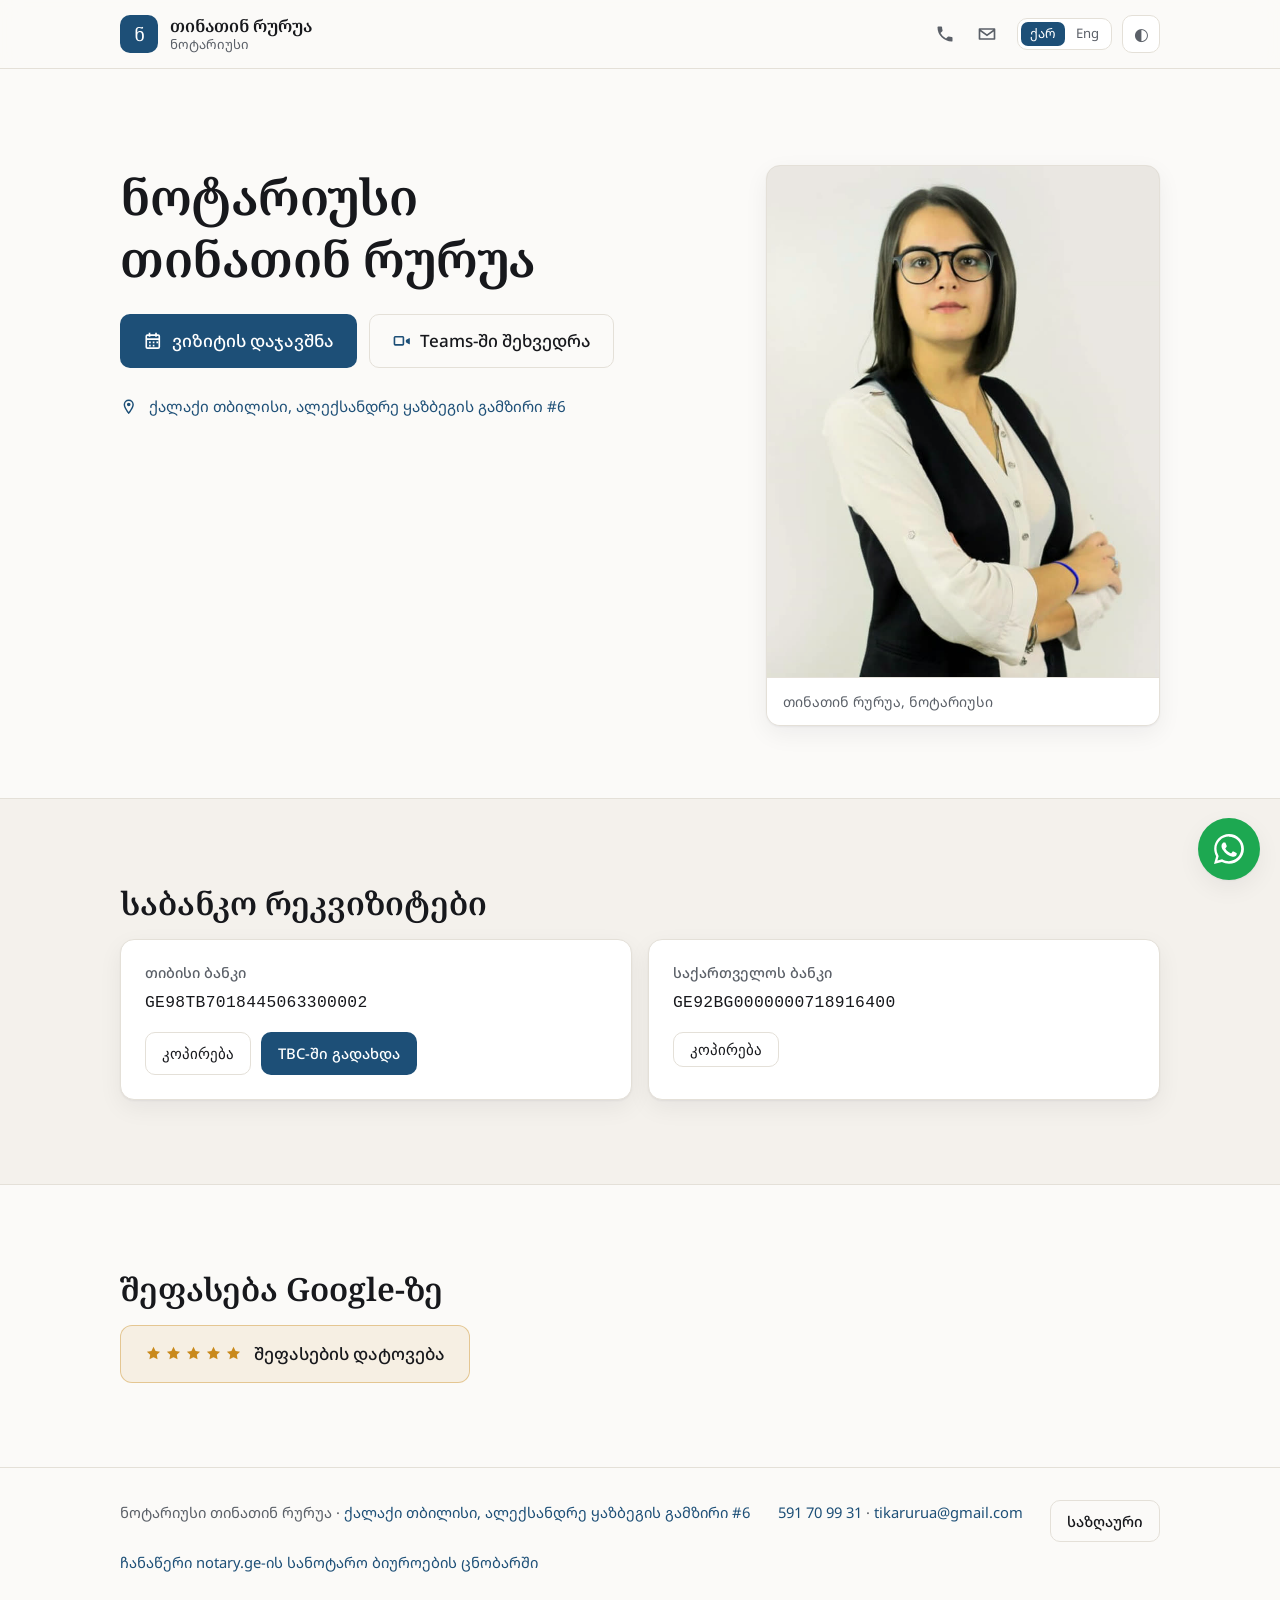
==== commit 9aaed412: "შეფასების სექციას სათაური და ვარსკვლავიანი ღილაკი დაუბრუნდა სათაური „შეფასება Google-ზე" დაბრუნდა, ღ" ====
--- a/index.html
+++ b/index.html
@@ -86,6 +86,9 @@
   <symbol id="icon-wa" viewBox="0 0 24 24">
     <path fill="currentColor" d="M12.04 2C6.58 2 2.13 6.45 2.13 11.91c0 1.75.46 3.46 1.32 4.96L2 22l5.25-1.38a9.9 9.9 0 0 0 4.79 1.22h.01c5.46 0 9.91-4.45 9.91-9.91 0-2.65-1.03-5.14-2.9-7.01A9.83 9.83 0 0 0 12.04 2Zm0 1.82c2.16 0 4.19.84 5.72 2.37a8.05 8.05 0 0 1 2.37 5.72c0 4.54-3.7 8.23-8.24 8.23-1.48 0-2.93-.4-4.2-1.15l-.3-.18-3.12.82.83-3.04-.19-.31a8.19 8.19 0 0 1-1.25-4.37c0-4.54 3.7-8.24 8.24-8.24Zm-3.5 3.9c-.17 0-.44.06-.67.31-.23.25-.88.86-.88 2.1 0 1.23.9 2.42 1.02 2.58.13.17 1.74 2.79 4.28 3.8 2.11.83 2.54.67 3 .62.46-.04 1.48-.6 1.69-1.19.21-.58.21-1.08.15-1.19-.06-.1-.23-.16-.48-.29-.25-.12-1.48-.73-1.71-.81-.23-.09-.4-.13-.56.12-.17.25-.65.83-.79.99-.15.17-.29.19-.54.06-.25-.12-1.06-.39-2.02-1.25a7.6 7.6 0 0 1-1.4-1.73c-.14-.25-.02-.39.11-.51.12-.13.29-.34.44-.5.14-.17.19-.29.29-.48.1-.19.05-.35-.02-.48-.06-.12-.55-1.35-.75-1.85-.2-.48-.4-.4-.56-.4h-.5Z"/>
   </symbol>
+  <symbol id="icon-star" viewBox="0 0 24 24">
+    <path fill="currentColor" d="M12 2.6l2.87 5.82 6.43.94-4.65 4.53 1.1 6.4L12 17.27l-5.75 3.02 1.1-6.4L2.7 9.36l6.43-.94L12 2.6Z"/>
+  </symbol>
   <symbol id="icon-calc" viewBox="0 0 24 24">
     <path fill="currentColor" d="M6 2h12a2 2 0 0 1 2 2v16a2 2 0 0 1-2 2H6a2 2 0 0 1-2-2V4a2 2 0 0 1 2-2Zm0 2v4h12V4H6Zm0 6v2h2.5v-2H6Zm4.75 0v2h2.5v-2h-2.5ZM15.5 10v2H18v-2h-2.5ZM6 14v2h2.5v-2H6Zm4.75 0v2h2.5v-2h-2.5ZM15.5 14v6H18v-6h-2.5ZM6 18v2h2.5v-2H6Zm4.75 0v2h2.5v-2h-2.5Z"/>
   </symbol>
@@ -215,15 +218,23 @@
   </section>
 
   <!--
-    Google-ის შეფასება მხოლოდ ბმულია. სათაური, აღწერა და ღილაკი მოიხსნა: ეს არც
-    სექციის ღირსი თემაა და არც მოქმედება, რომელსაც გვერდზე ხმა უნდა ჰქონდეს.
+    Google-ის შეფასება. სათაური და ღილაკი დაბრუნდა, აღწერის გარეშე: ხუთი ვარსკვლავი
+    თავად ამბობს რაზეა საქმე. ვარსკვლავები დეკორაციაა, ამიტომ aria-hidden.
     ბმულის ბოლოს !12e1 პირდაპირ შეფასების ფორმას ხსნის და არა მხოლოდ ბარათს.
   -->
   <section id="review" class="section">
     <div class="wrap">
-      <p class="review-note">
-        <a href="https://www.google.com/maps/place//data=!4m3!3m2!1s0x404473003c50f1db:0x25fe69b6a81c0390!12e1" target="_blank" rel="noopener">შეფასება Google-ზე</a>
-      </p>
+      <h2 class="section-title">შეფასება Google-ზე</h2>
+      <a class="btn-review" href="https://www.google.com/maps/place//data=!4m3!3m2!1s0x404473003c50f1db:0x25fe69b6a81c0390!12e1" target="_blank" rel="noopener">
+        <span class="review-stars" aria-hidden="true">
+          <svg class="ico"><use href="#icon-star"></use></svg>
+          <svg class="ico"><use href="#icon-star"></use></svg>
+          <svg class="ico"><use href="#icon-star"></use></svg>
+          <svg class="ico"><use href="#icon-star"></use></svg>
+          <svg class="ico"><use href="#icon-star"></use></svg>
+        </span>
+        შეფასების დატოვება
+      </a>
     </div>
   </section>
 
--- a/assets/styles.css
+++ b/assets/styles.css
@@ -336,6 +336,8 @@
 
 @media (prefers-reduced-motion: reduce) {
   .cta-calc-arrow { transition: none; }
+  .btn-review { transition: none; }
+  .btn-review:hover { transform: none; }
 }
 
 /* ---------- სექციები ---------- */
@@ -346,8 +348,29 @@
 .section-title { font-size: clamp(1.5rem, 3vw, 2rem); }
 .section-sub { color: var(--muted); margin-bottom: 32px; }
 
-/* Google-ის შეფასების ერთხაზიანი შენიშვნა: სათაურის გარეშე დგას */
-.review-note { color: var(--muted); margin: 0; }
+/*
+  შეფასების ღილაკი. ხუთი ოქროსფერი ვარსკვლავი წარწერის წინ დგას, ღილაკი კი ვარსკვლავის
+  ფერიდან აღებული ჩარჩოთი და ფონით გამოირჩევა. კურსორის ქვეშ ოდნავ ზევით იწევს.
+  color-mix გამჭვირვალობას იღებს, ანუ ერთი წესი ორივე თემას ჯდება.
+*/
+.btn-review {
+  display: inline-flex; align-items: center; gap: 12px;
+  padding: 14px 24px;
+  border-radius: 12px;
+  border: 1px solid color-mix(in srgb, var(--star) 40%, transparent);
+  background: color-mix(in srgb, var(--star) 9%, transparent);
+  color: var(--text); font-weight: 500;
+  transition: transform .15s ease, box-shadow .15s ease, background .15s ease;
+}
+.btn-review:hover {
+  text-decoration: none;
+  background: color-mix(in srgb, var(--star) 16%, transparent);
+  border-color: var(--star);
+  transform: translateY(-1px);
+  box-shadow: var(--shadow);
+}
+.review-stars { display: inline-flex; gap: 3px; color: var(--star); }
+.review-stars .ico { width: 17px; height: 17px; }
 
 .grid {
   list-style: none; margin: 0; padding: 0;
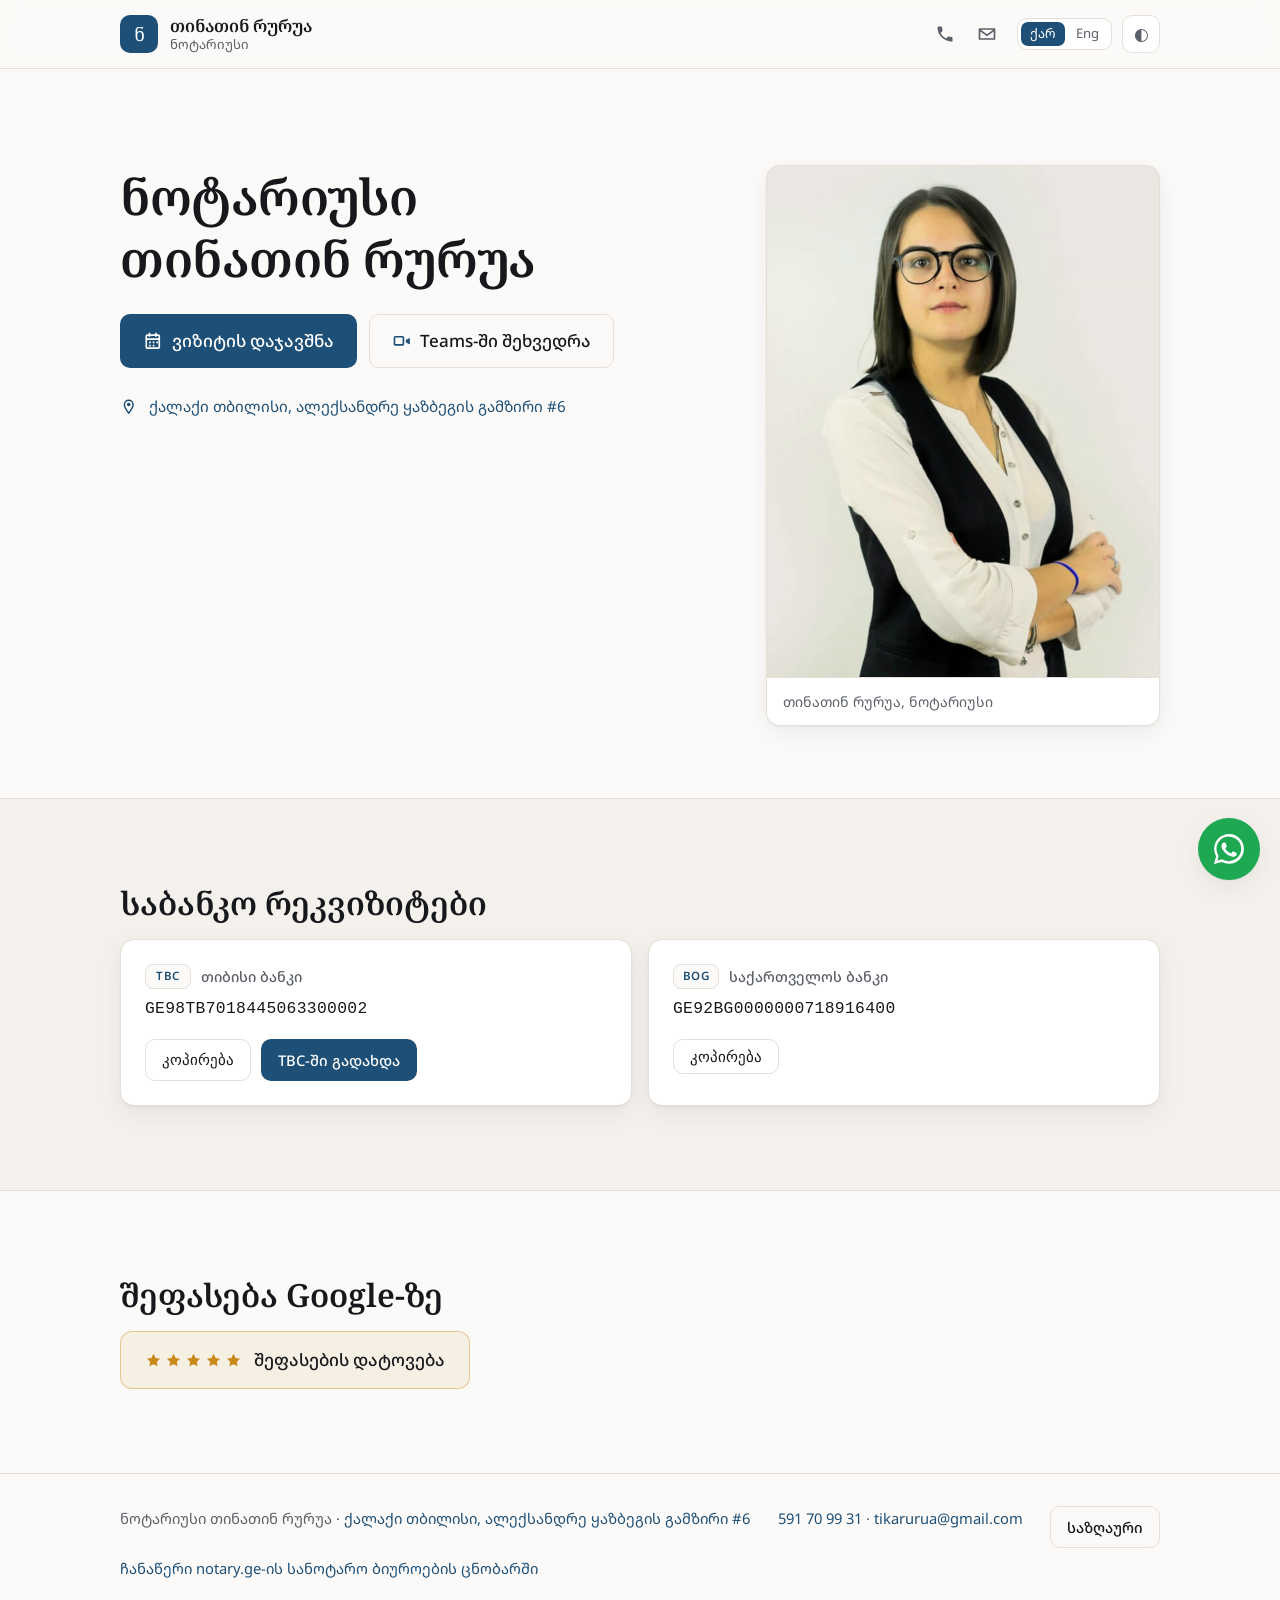
==== commit bb94fe2d: "ანგარიშის ბარათებს ბანკის ნიშანი დაემატა TBC-ისა და BOG-ის ნიშნები ბანკის სახელის წინ დგას, ორივე ენ" ====
--- a/index.html
+++ b/index.html
@@ -198,7 +198,7 @@
       <h2 class="section-title">საბანკო რეკვიზიტები</h2>
       <div class="pay-grid">
         <div class="card pay-card" data-pay-iban="GE98TB7018445063300002" data-pay-holder="თინათინ რურუა">
-          <h3>თიბისი ბანკი</h3>
+          <h3><span class="bank-mark" aria-hidden="true">TBC</span>თიბისი ბანკი</h3>
           <p class="pay-iban">GE98TB7018445063300002</p>
           <p class="pay-actions">
             <button type="button" class="btn btn-ghost btn-sm" data-pay-copy>კოპირება</button>
@@ -207,7 +207,7 @@
         </div>
 
         <div class="card pay-card" data-pay-iban="GE92BG0000000718916400" data-pay-holder="თინათინ რურუა">
-          <h3>საქართველოს ბანკი</h3>
+          <h3><span class="bank-mark" aria-hidden="true">BOG</span>საქართველოს ბანკი</h3>
           <p class="pay-iban">GE92BG0000000718916400</p>
           <p class="pay-actions">
             <button type="button" class="btn btn-ghost btn-sm" data-pay-copy>კოპირება</button>
--- a/assets/styles.css
+++ b/assets/styles.css
@@ -439,7 +439,24 @@
 }
 .pay-grid > * { min-width: 0; }
 
-.pay-card h3 { color: var(--muted); font-family: var(--sans); font-weight: 500; font-size: .9rem; }
+.pay-card h3 {
+  display: flex; align-items: center; gap: 10px;
+  color: var(--muted); font-family: var(--sans); font-weight: 500; font-size: .9rem;
+}
+
+/*
+  ბანკის ნიშანი ანგარიშის ბარათზე. ეს ბანკის ლოგო არ არის, არამედ ინიციალები საიტის
+  პალიტრაში: ოფიციალურ ლოგოს მეხსიერებით ვერ დავხატავ და სავაჭრო ნიშანიც სხვისია.
+  aria-hidden, რადგან ბანკის სახელი გვერდით წერია და ორჯერ წაკითხვას აზრი არ აქვს.
+*/
+.bank-mark {
+  display: inline-flex; align-items: center; justify-content: center;
+  min-width: 46px; padding: 4px 8px;
+  border: 1px solid var(--border); border-radius: 8px;
+  background: var(--bg);
+  color: var(--accent);
+  font-size: .72rem; font-weight: 600; letter-spacing: .05em;
+}
 
 /* ანგარიშის ნომერი: მონოსფეისი და თანაბარი ციფრები, რომ წაკითხვა და შედარება გაადვილდეს */
 .pay-iban {
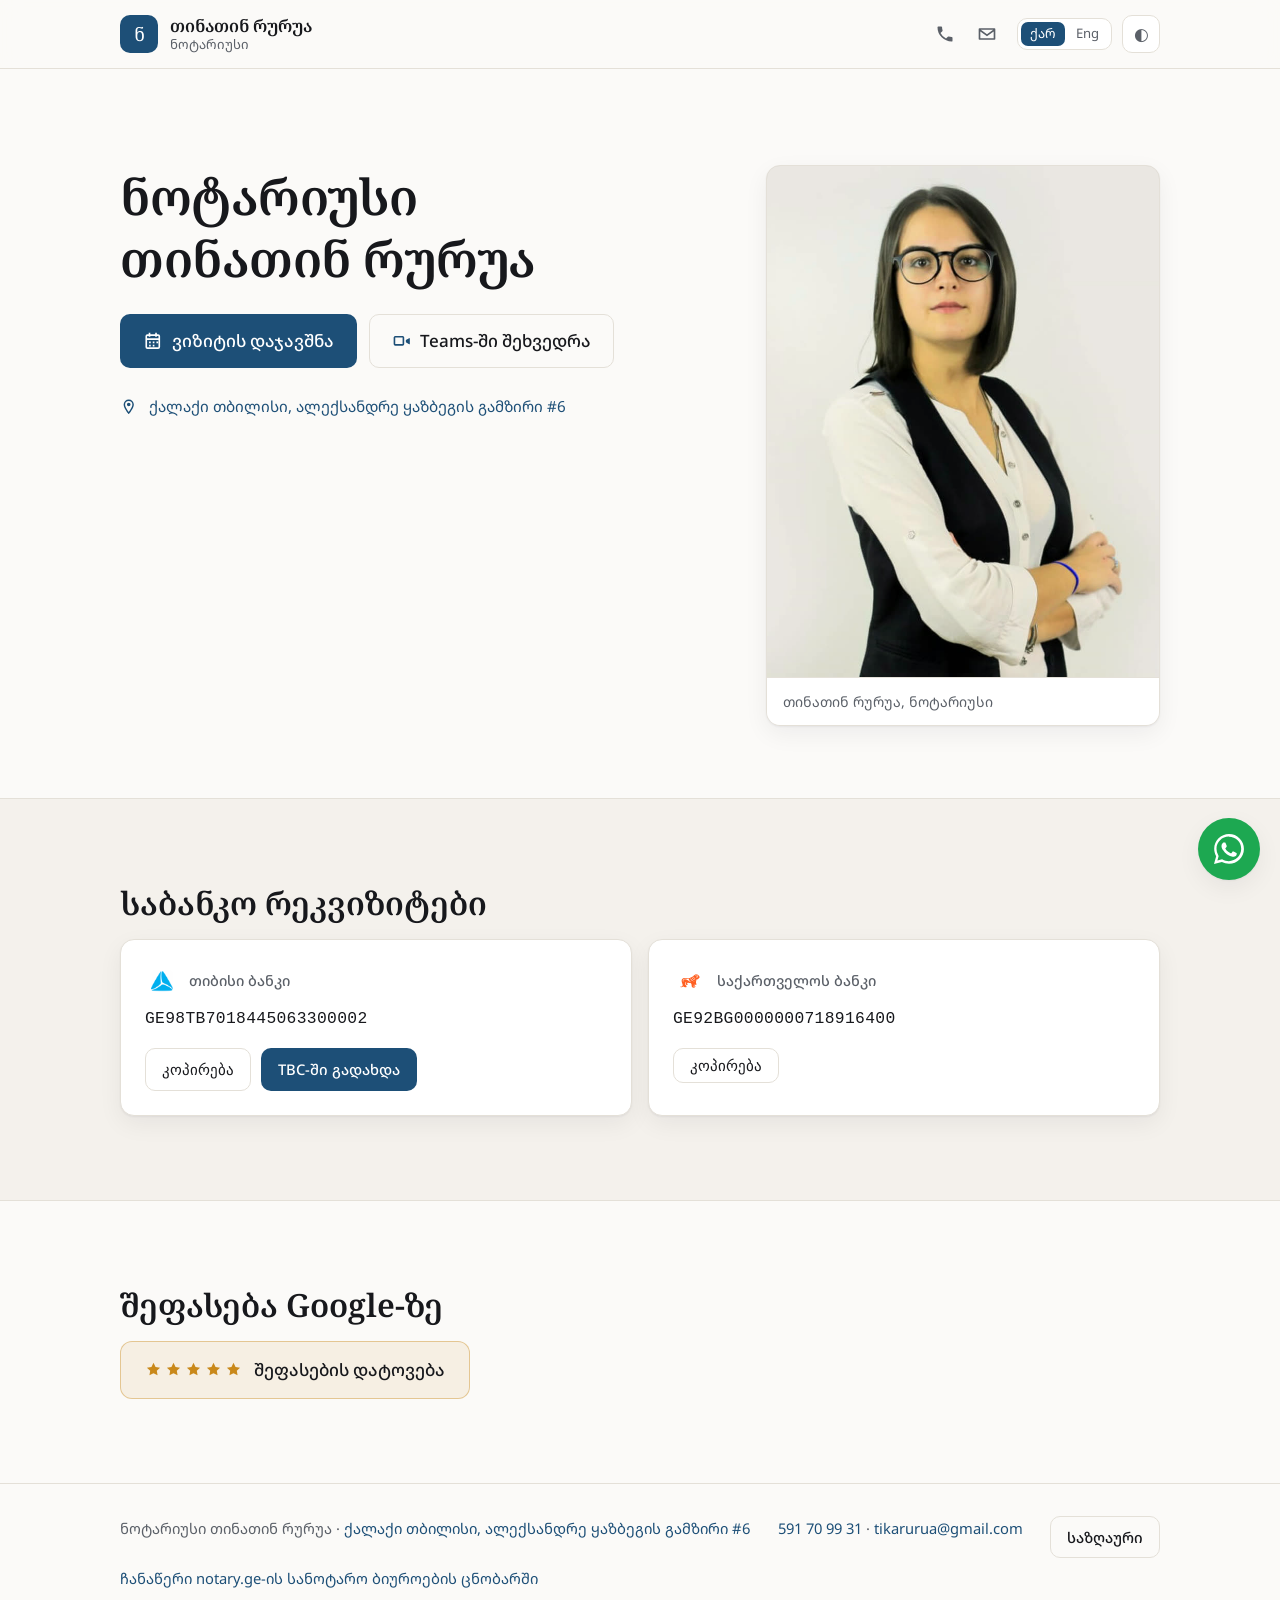
==== commit 4b7566be: "ინიციალების ნაცვლად ბანკების ნამდვილი ლოგოები ბარათებზე TBC-ისა და BOG-ის ლოგოებია და აღარ ინიციალებ" ====
--- a/index.html
+++ b/index.html
@@ -198,7 +198,7 @@
       <h2 class="section-title">საბანკო რეკვიზიტები</h2>
       <div class="pay-grid">
         <div class="card pay-card" data-pay-iban="GE98TB7018445063300002" data-pay-holder="თინათინ რურუა">
-          <h3><span class="bank-mark" aria-hidden="true">TBC</span>თიბისი ბანკი</h3>
+          <h3><img class="bank-logo" src="assets/bank-tbc.png" alt="" width="34" height="34">თიბისი ბანკი</h3>
           <p class="pay-iban">GE98TB7018445063300002</p>
           <p class="pay-actions">
             <button type="button" class="btn btn-ghost btn-sm" data-pay-copy>კოპირება</button>
@@ -207,7 +207,7 @@
         </div>
 
         <div class="card pay-card" data-pay-iban="GE92BG0000000718916400" data-pay-holder="თინათინ რურუა">
-          <h3><span class="bank-mark" aria-hidden="true">BOG</span>საქართველოს ბანკი</h3>
+          <h3><img class="bank-logo" src="assets/bank-bog.svg" alt="" width="34" height="34">საქართველოს ბანკი</h3>
           <p class="pay-iban">GE92BG0000000718916400</p>
           <p class="pay-actions">
             <button type="button" class="btn btn-ghost btn-sm" data-pay-copy>კოპირება</button>
--- a/assets/styles.css
+++ b/assets/styles.css
@@ -445,17 +445,17 @@
 }
 
 /*
-  ბანკის ნიშანი ანგარიშის ბარათზე. ეს ბანკის ლოგო არ არის, არამედ ინიციალები საიტის
-  პალიტრაში: ოფიციალურ ლოგოს მეხსიერებით ვერ დავხატავ და სავაჭრო ნიშანიც სხვისია.
-  aria-hidden, რადგან ბანკის სახელი გვერდით წერია და ორჯერ წაკითხვას აზრი არ აქვს.
-*/
-.bank-mark {
-  display: inline-flex; align-items: center; justify-content: center;
-  min-width: 46px; padding: 4px 8px;
-  border: 1px solid var(--border); border-radius: 8px;
-  background: var(--bg);
-  color: var(--accent);
-  font-size: .72rem; font-weight: 600; letter-spacing: .05em;
+  ბანკის ლოგო ანგარიშის ბარათზე. ორივე ლოგო თეთრ ფონზეა დახატული, ამიტომ თეთრ
+  ფირფიტაზე ჯდება: ასე ბრენდის ფერები ორივე თემაზე სწორად ჩანს და ორი სხვადასხვა
+  წყაროდან მოსული ფაილი ერთნაირად გამოიყურება. object-fit ფორმას არ ჭიმავს.
+*/
+.bank-logo {
+  width: 34px; height: 34px;
+  flex: 0 0 auto;
+  padding: 6px; box-sizing: border-box;
+  border-radius: 8px;
+  background: #fff;
+  object-fit: contain;
 }
 
 /* ანგარიშის ნომერი: მონოსფეისი და თანაბარი ციფრები, რომ წაკითხვა და შედარება გაადვილდეს */
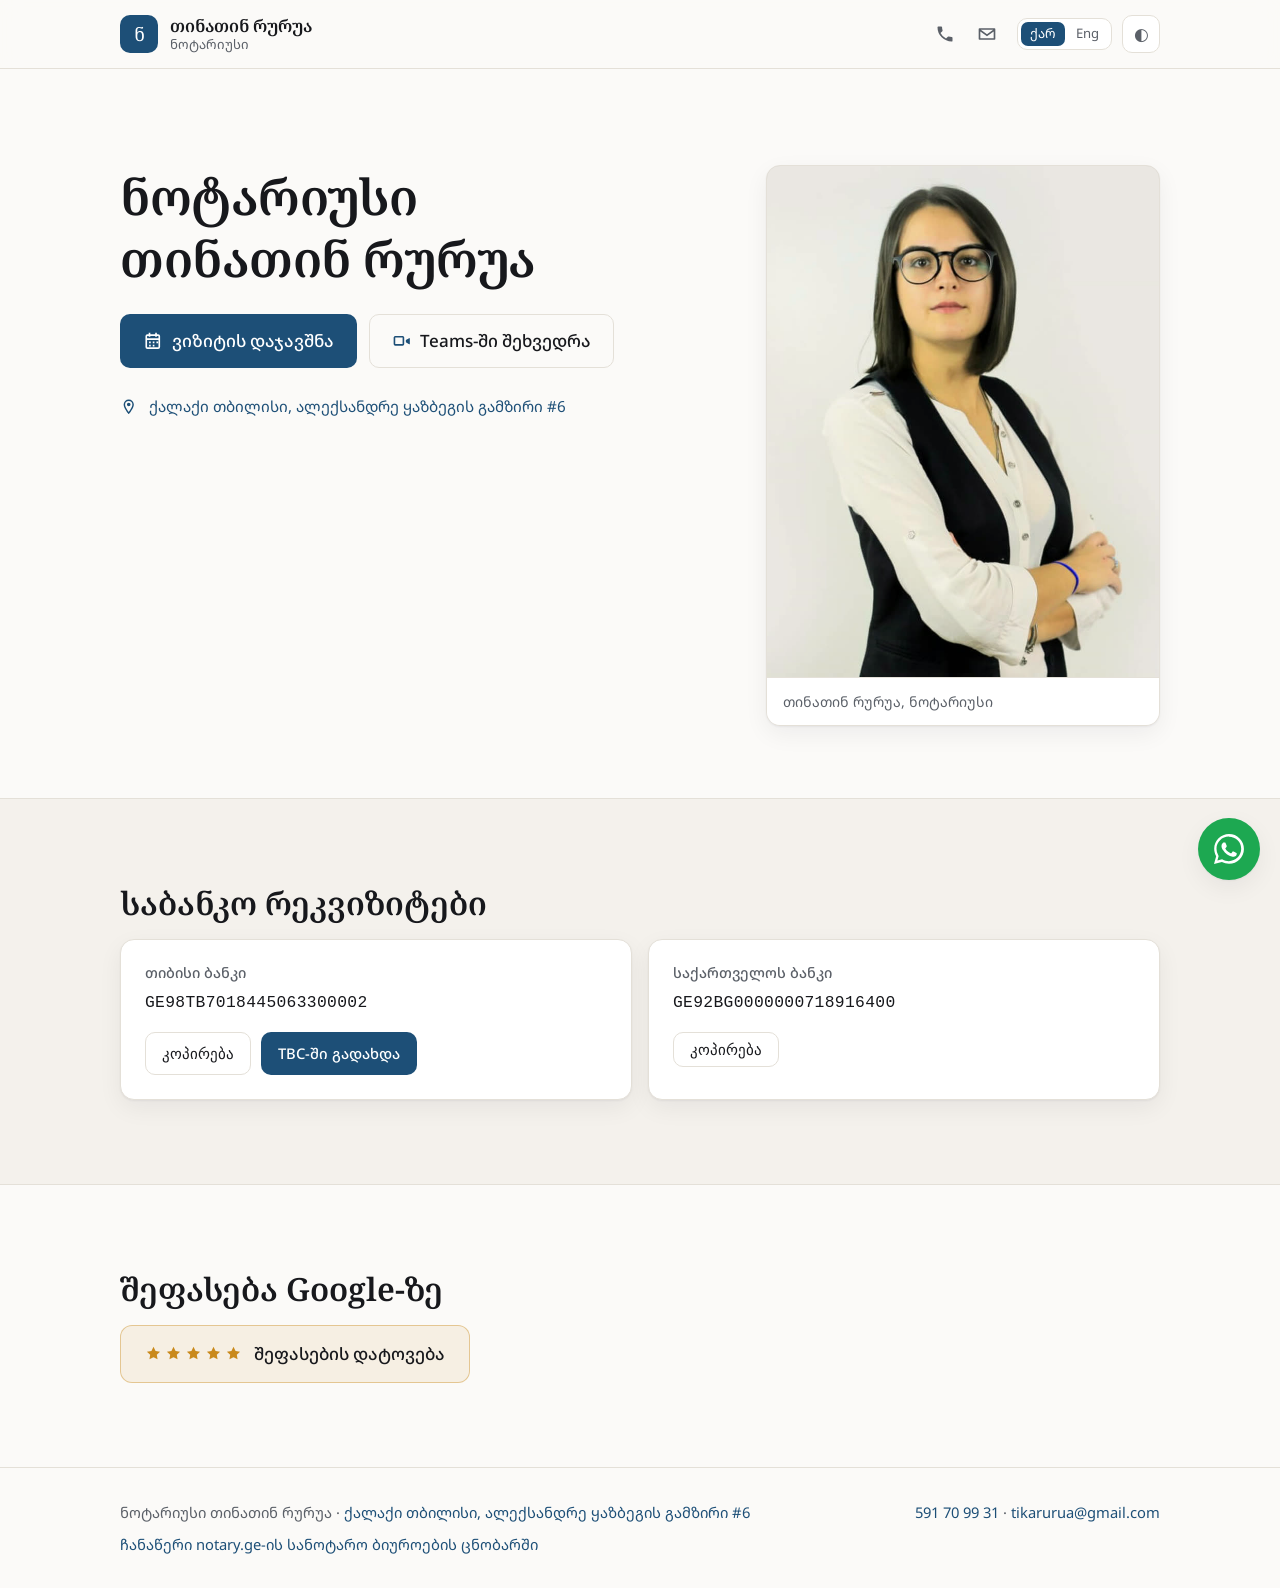
==== commit d2ba4de6: "საზღაურის ბმული ფუტერიდანაც მოიხსნა მთავარ გვერდზე კალკულატორზე ბმული აღარ არის: ჯერ ჰეროდან ჩამოვიდ" ====
--- a/index.html
+++ b/index.html
@@ -198,7 +198,7 @@
       <h2 class="section-title">საბანკო რეკვიზიტები</h2>
       <div class="pay-grid">
         <div class="card pay-card" data-pay-iban="GE98TB7018445063300002" data-pay-holder="თინათინ რურუა">
-          <h3><img class="bank-logo" src="assets/bank-tbc.png" alt="" width="34" height="34">თიბისი ბანკი</h3>
+          <h3>თიბისი ბანკი</h3>
           <p class="pay-iban">GE98TB7018445063300002</p>
           <p class="pay-actions">
             <button type="button" class="btn btn-ghost btn-sm" data-pay-copy>კოპირება</button>
@@ -207,7 +207,7 @@
         </div>
 
         <div class="card pay-card" data-pay-iban="GE92BG0000000718916400" data-pay-holder="თინათინ რურუა">
-          <h3><img class="bank-logo" src="assets/bank-bog.svg" alt="" width="34" height="34">საქართველოს ბანკი</h3>
+          <h3>საქართველოს ბანკი</h3>
           <p class="pay-iban">GE92BG0000000718916400</p>
           <p class="pay-actions">
             <button type="button" class="btn btn-ghost btn-sm" data-pay-copy>კოპირება</button>
@@ -245,8 +245,6 @@
     <p>ნოტარიუსი თინათინ რურუა &middot; <a href="https://www.google.com/maps/place/?cid=2737741856713212816" target="_blank" rel="noopener">ქალაქი თბილისი, ალექსანდრე ყაზბეგის გამზირი #6</a></p>
     <!-- ნომერი და ელფოსტა ტექსტად: ჰეროში მხოლოდ ხატულებია -->
     <p><a href="tel:+995591709931">591 70 99 31</a> &middot; <a href="mailto:tikarurua@gmail.com">tikarurua@gmail.com</a></p>
-    <!-- საზღაურის გვერდი ფუტერშია: ჰედერიდან მოიხსნა, გვერდზე ცალკე ბლოკიც აღარაა -->
-    <p><a class="btn btn-ghost btn-sm" href="tarifi/">საზღაური</a></p>
     <!-- ჩანაწერი ნოტარიუსთა პალატის სანოტარო ბიუროების ცნობარში -->
     <p class="foot-reg">
       <a href="https://www.notary.ge/geo-3718-sanotaro-biuroebi-filter&amp;region_id=&amp;full_name=%E1%83%97%E1%83%98%E1%83%9C%E1%83%90%E1%83%97%E1%83%98%E1%83%9C+%E1%83%A0%E1%83%A3%E1%83%A0%E1%83%A3%E1%83%90"
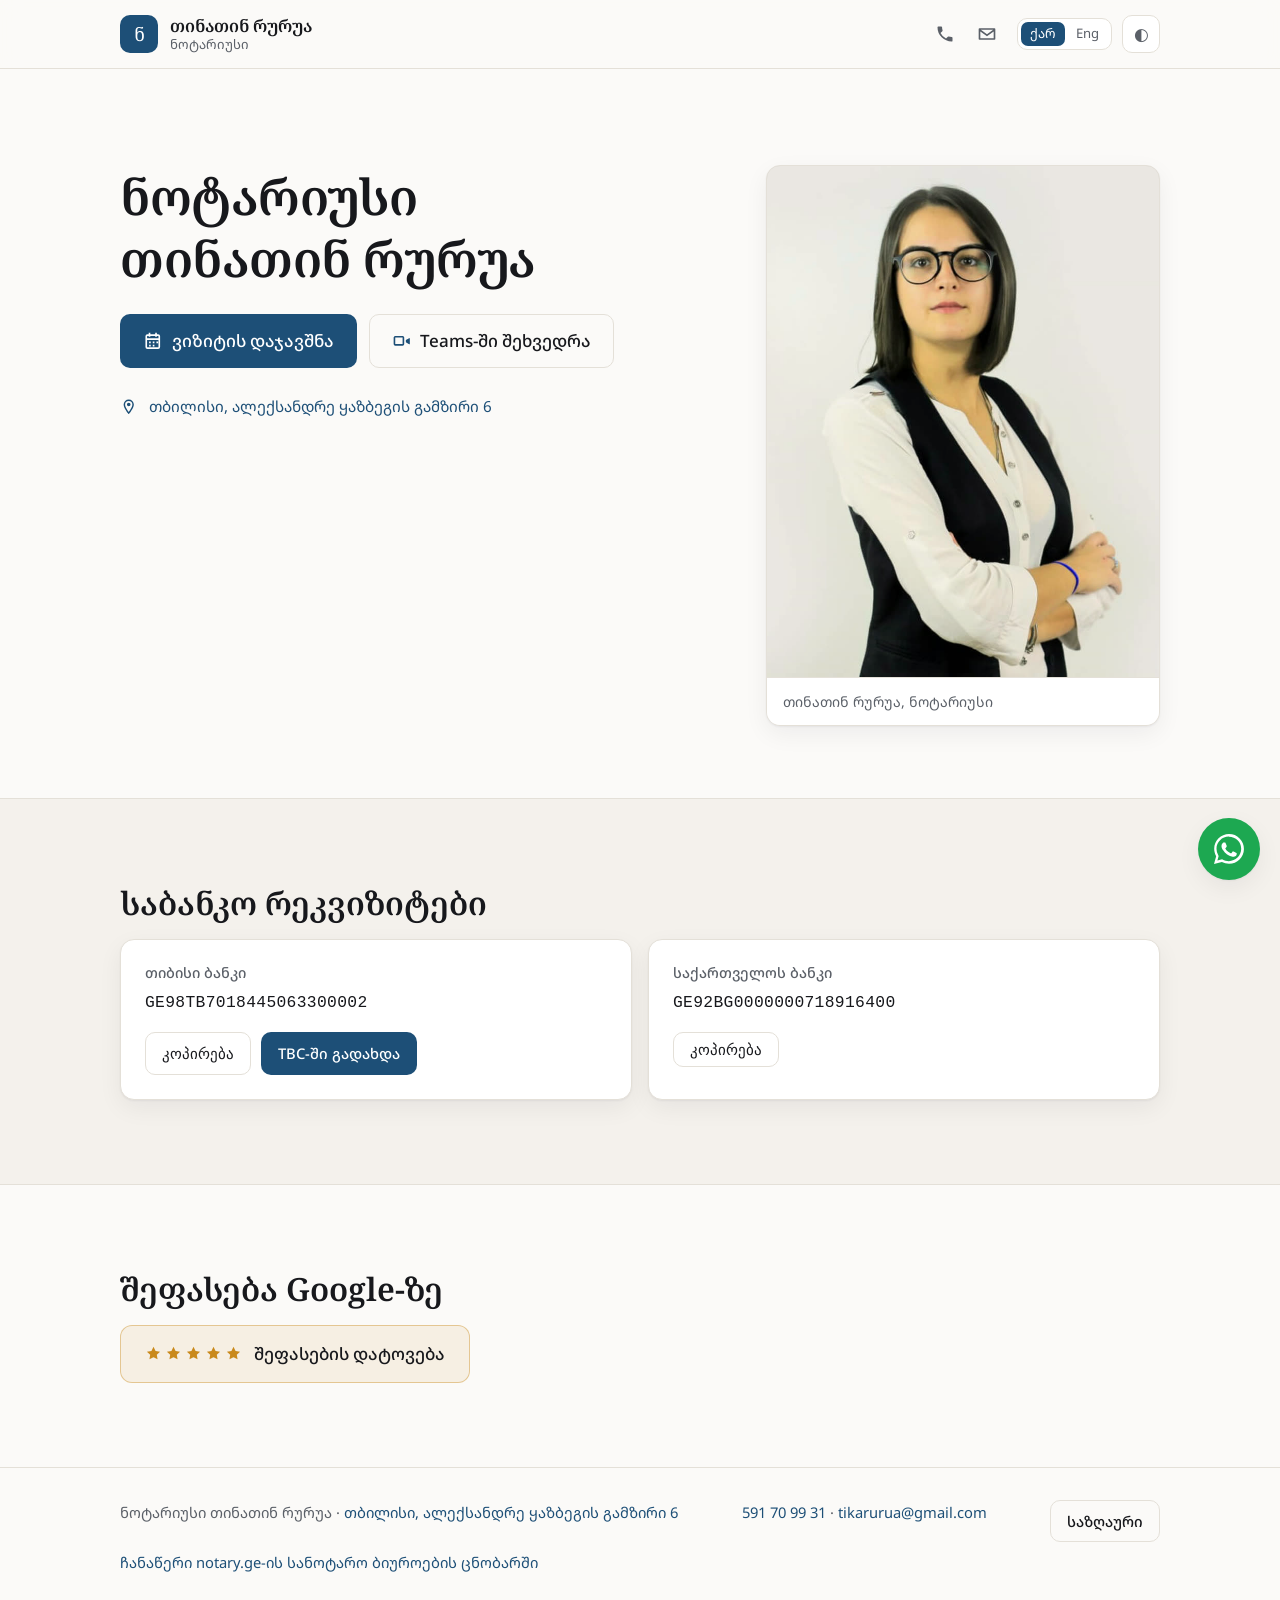
==== commit c1466244: "მისამართიდან „ქალაქი" და ნომრის # სიმბოლო მოიხსნა მისამართი ახლა ასე იწერება: თბილისი, ალექსანდრე ყა" ====
--- a/index.html
+++ b/index.html
@@ -4,7 +4,7 @@
 <meta charset="utf-8">
 <meta name="viewport" content="width=device-width, initial-scale=1">
 <title>ნოტარიუსი თინათინ რურუა | თბილისი</title>
-<meta name="description" content="ნოტარიუსი თინათინ რურუა, ქალაქი თბილისი, ალექსანდრე ყაზბეგის გამზირი #6. ხელშეკრულებები, მინდობილობა, ანდერძი და მემკვიდრეობა, ასლების და ხელმოწერის დამოწმება. ტელ: 591 70 99 31.">
+<meta name="description" content="ნოტარიუსი თინათინ რურუა, თბილისი, ალექსანდრე ყაზბეგის გამზირი 6. ხელშეკრულებები, მინდობილობა, ანდერძი და მემკვიდრეობა, ასლების და ხელმოწერის დამოწმება. ტელ: 591 70 99 31.">
 <meta name="theme-color" content="#fbfaf8" media="(prefers-color-scheme: light)">
 <meta name="theme-color" content="#0f1216" media="(prefers-color-scheme: dark)">
 <link rel="canonical" href="https://rurua.ge/">
@@ -18,7 +18,7 @@
 <meta property="og:locale" content="ka_GE">
 <meta property="og:locale:alternate" content="en_US">
 <meta property="og:title" content="ნოტარიუსი თინათინ რურუა | თბილისი">
-<meta property="og:description" content="სანოტარო მომსახურება თბილისში. ალექსანდრე ყაზბეგის გამზირი #6.">
+<meta property="og:description" content="სანოტარო მომსახურება თბილისში. ალექსანდრე ყაზბეგის გამზირი 6.">
 <meta property="og:url" content="https://rurua.ge/">
 <meta property="og:image" content="https://rurua.ge/assets/tinatin-rurua.jpg">
 
@@ -69,8 +69,8 @@
   "sameAs": "https://www.notary.ge/geo-3718-sanotaro-biuroebi-notary-61",
   "address": {
     "@type": "PostalAddress",
-    "streetAddress": "ალექსანდრე ყაზბეგის გამზირი #6",
-    "addressLocality": "ქალაქი თბილისი",
+    "streetAddress": "ალექსანდრე ყაზბეგის გამზირი 6",
+    "addressLocality": "თბილისი",
     "addressCountry": "GE"
   }
 }
@@ -172,7 +172,7 @@
         <!-- მისამართის ტექსტი თავად არის რუკის ბმული, ცალკე ღილაკი ზედმეტი იყო -->
         <p class="hero-addr">
           <svg class="ico" aria-hidden="true"><use href="#icon-pin"></use></svg>
-          <span><a href="https://www.google.com/maps/place/?cid=2737741856713212816" target="_blank" rel="noopener">ქალაქი თბილისი, ალექსანდრე ყაზბეგის გამზირი #6</a></span>
+          <span><a href="https://www.google.com/maps/place/?cid=2737741856713212816" target="_blank" rel="noopener">თბილისი, ალექსანდრე ყაზბეგის გამზირი 6</a></span>
         </p>
 
       </div>
@@ -242,9 +242,11 @@
 
 <footer class="site-foot">
   <div class="wrap foot-inner">
-    <p>ნოტარიუსი თინათინ რურუა &middot; <a href="https://www.google.com/maps/place/?cid=2737741856713212816" target="_blank" rel="noopener">ქალაქი თბილისი, ალექსანდრე ყაზბეგის გამზირი #6</a></p>
+    <p>ნოტარიუსი თინათინ რურუა &middot; <a href="https://www.google.com/maps/place/?cid=2737741856713212816" target="_blank" rel="noopener">თბილისი, ალექსანდრე ყაზბეგის გამზირი 6</a></p>
     <!-- ნომერი და ელფოსტა ტექსტად: ჰეროში მხოლოდ ხატულებია -->
     <p><a href="tel:+995591709931">591 70 99 31</a> &middot; <a href="mailto:tikarurua@gmail.com">tikarurua@gmail.com</a></p>
+    <!-- საზღაურის გვერდი ფუტერშია: ჰედერიდან მოიხსნა, გვერდზე ცალკე ბლოკიც აღარაა -->
+    <p><a class="btn btn-ghost btn-sm" href="tarifi/">საზღაური</a></p>
     <!-- ჩანაწერი ნოტარიუსთა პალატის სანოტარო ბიუროების ცნობარში -->
     <p class="foot-reg">
       <a href="https://www.notary.ge/geo-3718-sanotaro-biuroebi-filter&amp;region_id=&amp;full_name=%E1%83%97%E1%83%98%E1%83%9C%E1%83%90%E1%83%97%E1%83%98%E1%83%9C+%E1%83%A0%E1%83%A3%E1%83%A0%E1%83%A3%E1%83%90"
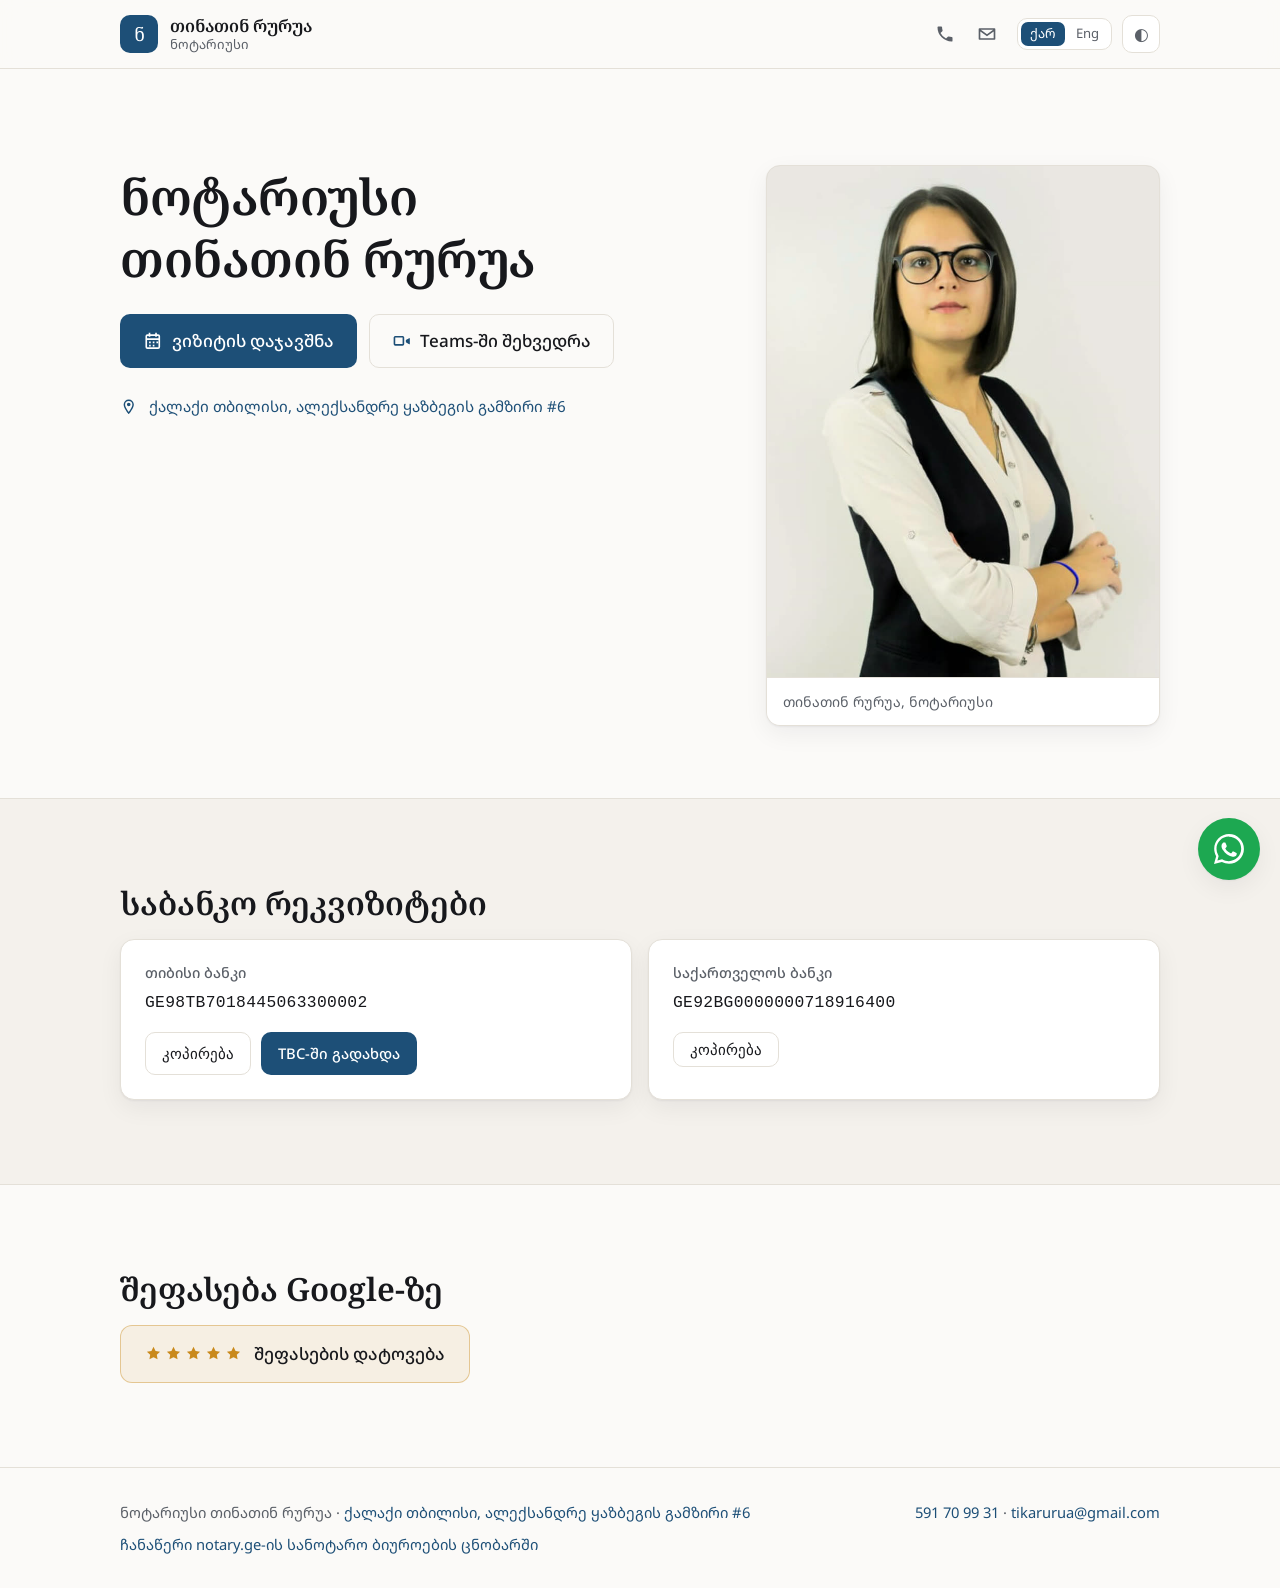
==== commit c870d373: "Merge d2ba4de6238e1df3264106e1aa3e40f99e0a3ec8 into 9aaed412bda5b7c66a3eb7cdb952856994054567" ====
--- a/index.html
+++ b/index.html
@@ -4,7 +4,7 @@
 <meta charset="utf-8">
 <meta name="viewport" content="width=device-width, initial-scale=1">
 <title>ნოტარიუსი თინათინ რურუა | თბილისი</title>
-<meta name="description" content="ნოტარიუსი თინათინ რურუა, თბილისი, ალექსანდრე ყაზბეგის გამზირი 6. ხელშეკრულებები, მინდობილობა, ანდერძი და მემკვიდრეობა, ასლების და ხელმოწერის დამოწმება. ტელ: 591 70 99 31.">
+<meta name="description" content="ნოტარიუსი თინათინ რურუა, ქალაქი თბილისი, ალექსანდრე ყაზბეგის გამზირი #6. ხელშეკრულებები, მინდობილობა, ანდერძი და მემკვიდრეობა, ასლების და ხელმოწერის დამოწმება. ტელ: 591 70 99 31.">
 <meta name="theme-color" content="#fbfaf8" media="(prefers-color-scheme: light)">
 <meta name="theme-color" content="#0f1216" media="(prefers-color-scheme: dark)">
 <link rel="canonical" href="https://rurua.ge/">
@@ -18,7 +18,7 @@
 <meta property="og:locale" content="ka_GE">
 <meta property="og:locale:alternate" content="en_US">
 <meta property="og:title" content="ნოტარიუსი თინათინ რურუა | თბილისი">
-<meta property="og:description" content="სანოტარო მომსახურება თბილისში. ალექსანდრე ყაზბეგის გამზირი 6.">
+<meta property="og:description" content="სანოტარო მომსახურება თბილისში. ალექსანდრე ყაზბეგის გამზირი #6.">
 <meta property="og:url" content="https://rurua.ge/">
 <meta property="og:image" content="https://rurua.ge/assets/tinatin-rurua.jpg">
 
@@ -69,8 +69,8 @@
   "sameAs": "https://www.notary.ge/geo-3718-sanotaro-biuroebi-notary-61",
   "address": {
     "@type": "PostalAddress",
-    "streetAddress": "ალექსანდრე ყაზბეგის გამზირი 6",
-    "addressLocality": "თბილისი",
+    "streetAddress": "ალექსანდრე ყაზბეგის გამზირი #6",
+    "addressLocality": "ქალაქი თბილისი",
     "addressCountry": "GE"
   }
 }
@@ -172,7 +172,7 @@
         <!-- მისამართის ტექსტი თავად არის რუკის ბმული, ცალკე ღილაკი ზედმეტი იყო -->
         <p class="hero-addr">
           <svg class="ico" aria-hidden="true"><use href="#icon-pin"></use></svg>
-          <span><a href="https://www.google.com/maps/place/?cid=2737741856713212816" target="_blank" rel="noopener">თბილისი, ალექსანდრე ყაზბეგის გამზირი 6</a></span>
+          <span><a href="https://www.google.com/maps/place/?cid=2737741856713212816" target="_blank" rel="noopener">ქალაქი თბილისი, ალექსანდრე ყაზბეგის გამზირი #6</a></span>
         </p>
 
       </div>
@@ -242,11 +242,9 @@
 
 <footer class="site-foot">
   <div class="wrap foot-inner">
-    <p>ნოტარიუსი თინათინ რურუა &middot; <a href="https://www.google.com/maps/place/?cid=2737741856713212816" target="_blank" rel="noopener">თბილისი, ალექსანდრე ყაზბეგის გამზირი 6</a></p>
+    <p>ნოტარიუსი თინათინ რურუა &middot; <a href="https://www.google.com/maps/place/?cid=2737741856713212816" target="_blank" rel="noopener">ქალაქი თბილისი, ალექსანდრე ყაზბეგის გამზირი #6</a></p>
     <!-- ნომერი და ელფოსტა ტექსტად: ჰეროში მხოლოდ ხატულებია -->
     <p><a href="tel:+995591709931">591 70 99 31</a> &middot; <a href="mailto:tikarurua@gmail.com">tikarurua@gmail.com</a></p>
-    <!-- საზღაურის გვერდი ფუტერშია: ჰედერიდან მოიხსნა, გვერდზე ცალკე ბლოკიც აღარაა -->
-    <p><a class="btn btn-ghost btn-sm" href="tarifi/">საზღაური</a></p>
     <!-- ჩანაწერი ნოტარიუსთა პალატის სანოტარო ბიუროების ცნობარში -->
     <p class="foot-reg">
       <a href="https://www.notary.ge/geo-3718-sanotaro-biuroebi-filter&amp;region_id=&amp;full_name=%E1%83%97%E1%83%98%E1%83%9C%E1%83%90%E1%83%97%E1%83%98%E1%83%9C+%E1%83%A0%E1%83%A3%E1%83%A0%E1%83%A3%E1%83%90"
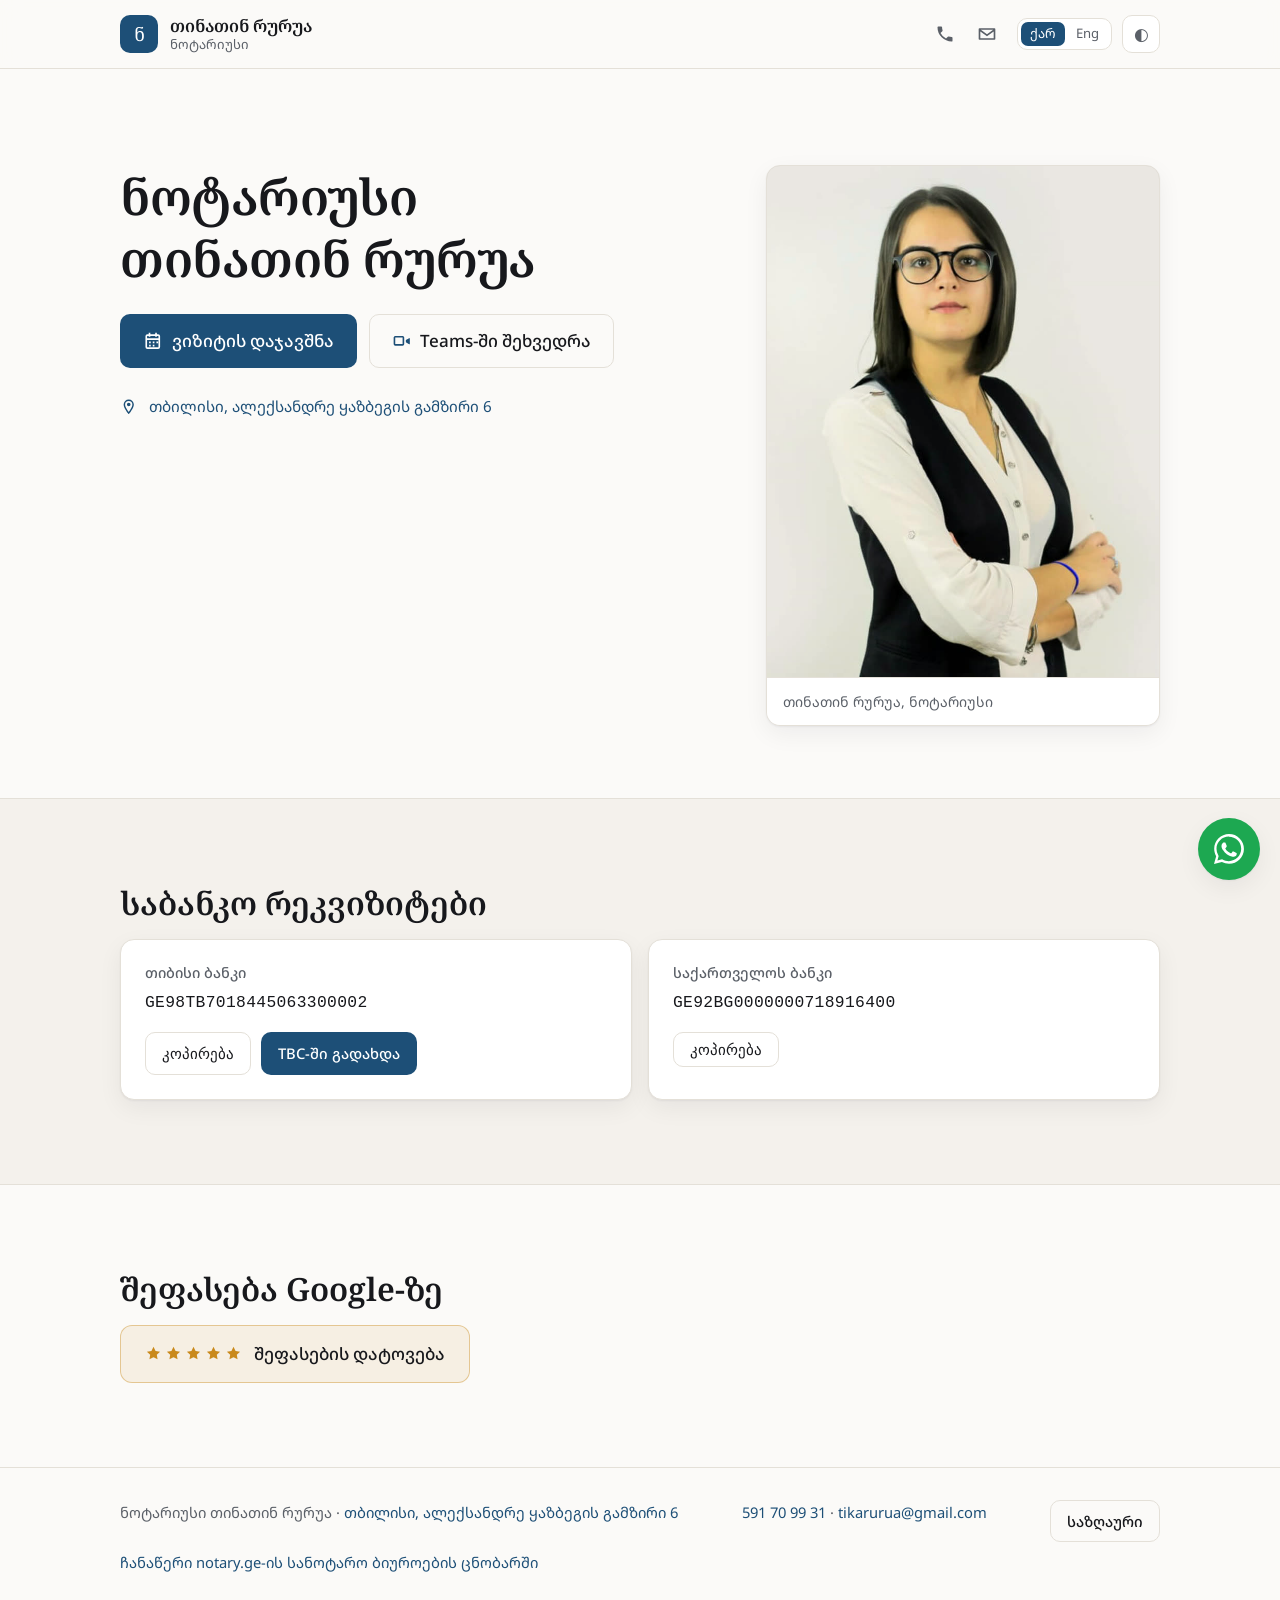
==== commit ed26991a: "Merge c14662443efb235e04e8330b76ed075253bc2d5c into 9aaed412bda5b7c66a3eb7cdb952856994054567" ====
--- a/index.html
+++ b/index.html
@@ -4,7 +4,7 @@
 <meta charset="utf-8">
 <meta name="viewport" content="width=device-width, initial-scale=1">
 <title>ნოტარიუსი თინათინ რურუა | თბილისი</title>
-<meta name="description" content="ნოტარიუსი თინათინ რურუა, ქალაქი თბილისი, ალექსანდრე ყაზბეგის გამზირი #6. ხელშეკრულებები, მინდობილობა, ანდერძი და მემკვიდრეობა, ასლების და ხელმოწერის დამოწმება. ტელ: 591 70 99 31.">
+<meta name="description" content="ნოტარიუსი თინათინ რურუა, თბილისი, ალექსანდრე ყაზბეგის გამზირი 6. ხელშეკრულებები, მინდობილობა, ანდერძი და მემკვიდრეობა, ასლების და ხელმოწერის დამოწმება. ტელ: 591 70 99 31.">
 <meta name="theme-color" content="#fbfaf8" media="(prefers-color-scheme: light)">
 <meta name="theme-color" content="#0f1216" media="(prefers-color-scheme: dark)">
 <link rel="canonical" href="https://rurua.ge/">
@@ -18,7 +18,7 @@
 <meta property="og:locale" content="ka_GE">
 <meta property="og:locale:alternate" content="en_US">
 <meta property="og:title" content="ნოტარიუსი თინათინ რურუა | თბილისი">
-<meta property="og:description" content="სანოტარო მომსახურება თბილისში. ალექსანდრე ყაზბეგის გამზირი #6.">
+<meta property="og:description" content="სანოტარო მომსახურება თბილისში. ალექსანდრე ყაზბეგის გამზირი 6.">
 <meta property="og:url" content="https://rurua.ge/">
 <meta property="og:image" content="https://rurua.ge/assets/tinatin-rurua.jpg">
 
@@ -69,8 +69,8 @@
   "sameAs": "https://www.notary.ge/geo-3718-sanotaro-biuroebi-notary-61",
   "address": {
     "@type": "PostalAddress",
-    "streetAddress": "ალექსანდრე ყაზბეგის გამზირი #6",
-    "addressLocality": "ქალაქი თბილისი",
+    "streetAddress": "ალექსანდრე ყაზბეგის გამზირი 6",
+    "addressLocality": "თბილისი",
     "addressCountry": "GE"
   }
 }
@@ -172,7 +172,7 @@
         <!-- მისამართის ტექსტი თავად არის რუკის ბმული, ცალკე ღილაკი ზედმეტი იყო -->
         <p class="hero-addr">
           <svg class="ico" aria-hidden="true"><use href="#icon-pin"></use></svg>
-          <span><a href="https://www.google.com/maps/place/?cid=2737741856713212816" target="_blank" rel="noopener">ქალაქი თბილისი, ალექსანდრე ყაზბეგის გამზირი #6</a></span>
+          <span><a href="https://www.google.com/maps/place/?cid=2737741856713212816" target="_blank" rel="noopener">თბილისი, ალექსანდრე ყაზბეგის გამზირი 6</a></span>
         </p>
 
       </div>
@@ -242,9 +242,11 @@
 
 <footer class="site-foot">
   <div class="wrap foot-inner">
-    <p>ნოტარიუსი თინათინ რურუა &middot; <a href="https://www.google.com/maps/place/?cid=2737741856713212816" target="_blank" rel="noopener">ქალაქი თბილისი, ალექსანდრე ყაზბეგის გამზირი #6</a></p>
+    <p>ნოტარიუსი თინათინ რურუა &middot; <a href="https://www.google.com/maps/place/?cid=2737741856713212816" target="_blank" rel="noopener">თბილისი, ალექსანდრე ყაზბეგის გამზირი 6</a></p>
     <!-- ნომერი და ელფოსტა ტექსტად: ჰეროში მხოლოდ ხატულებია -->
     <p><a href="tel:+995591709931">591 70 99 31</a> &middot; <a href="mailto:tikarurua@gmail.com">tikarurua@gmail.com</a></p>
+    <!-- საზღაურის გვერდი ფუტერშია: ჰედერიდან მოიხსნა, გვერდზე ცალკე ბლოკიც აღარაა -->
+    <p><a class="btn btn-ghost btn-sm" href="tarifi/">საზღაური</a></p>
     <!-- ჩანაწერი ნოტარიუსთა პალატის სანოტარო ბიუროების ცნობარში -->
     <p class="foot-reg">
       <a href="https://www.notary.ge/geo-3718-sanotaro-biuroebi-filter&amp;region_id=&amp;full_name=%E1%83%97%E1%83%98%E1%83%9C%E1%83%90%E1%83%97%E1%83%98%E1%83%9C+%E1%83%A0%E1%83%A3%E1%83%A0%E1%83%A3%E1%83%90"
